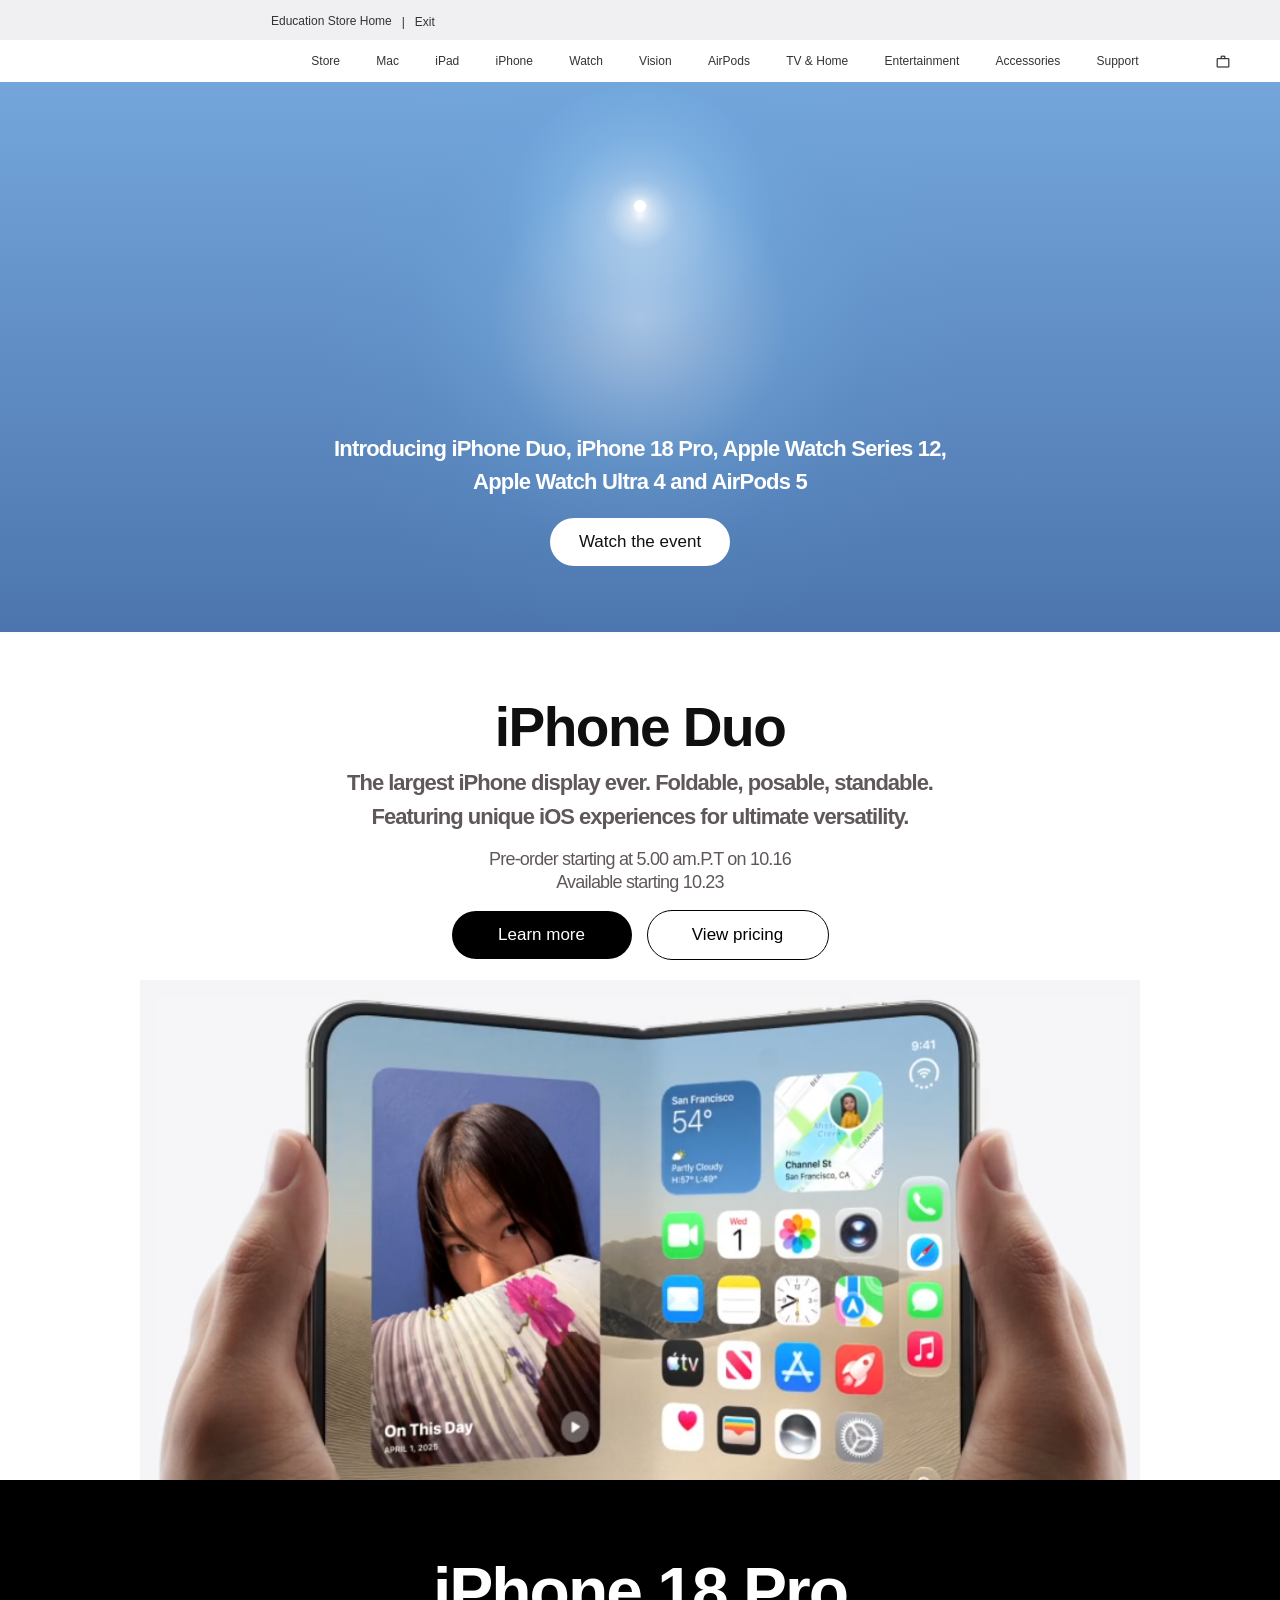
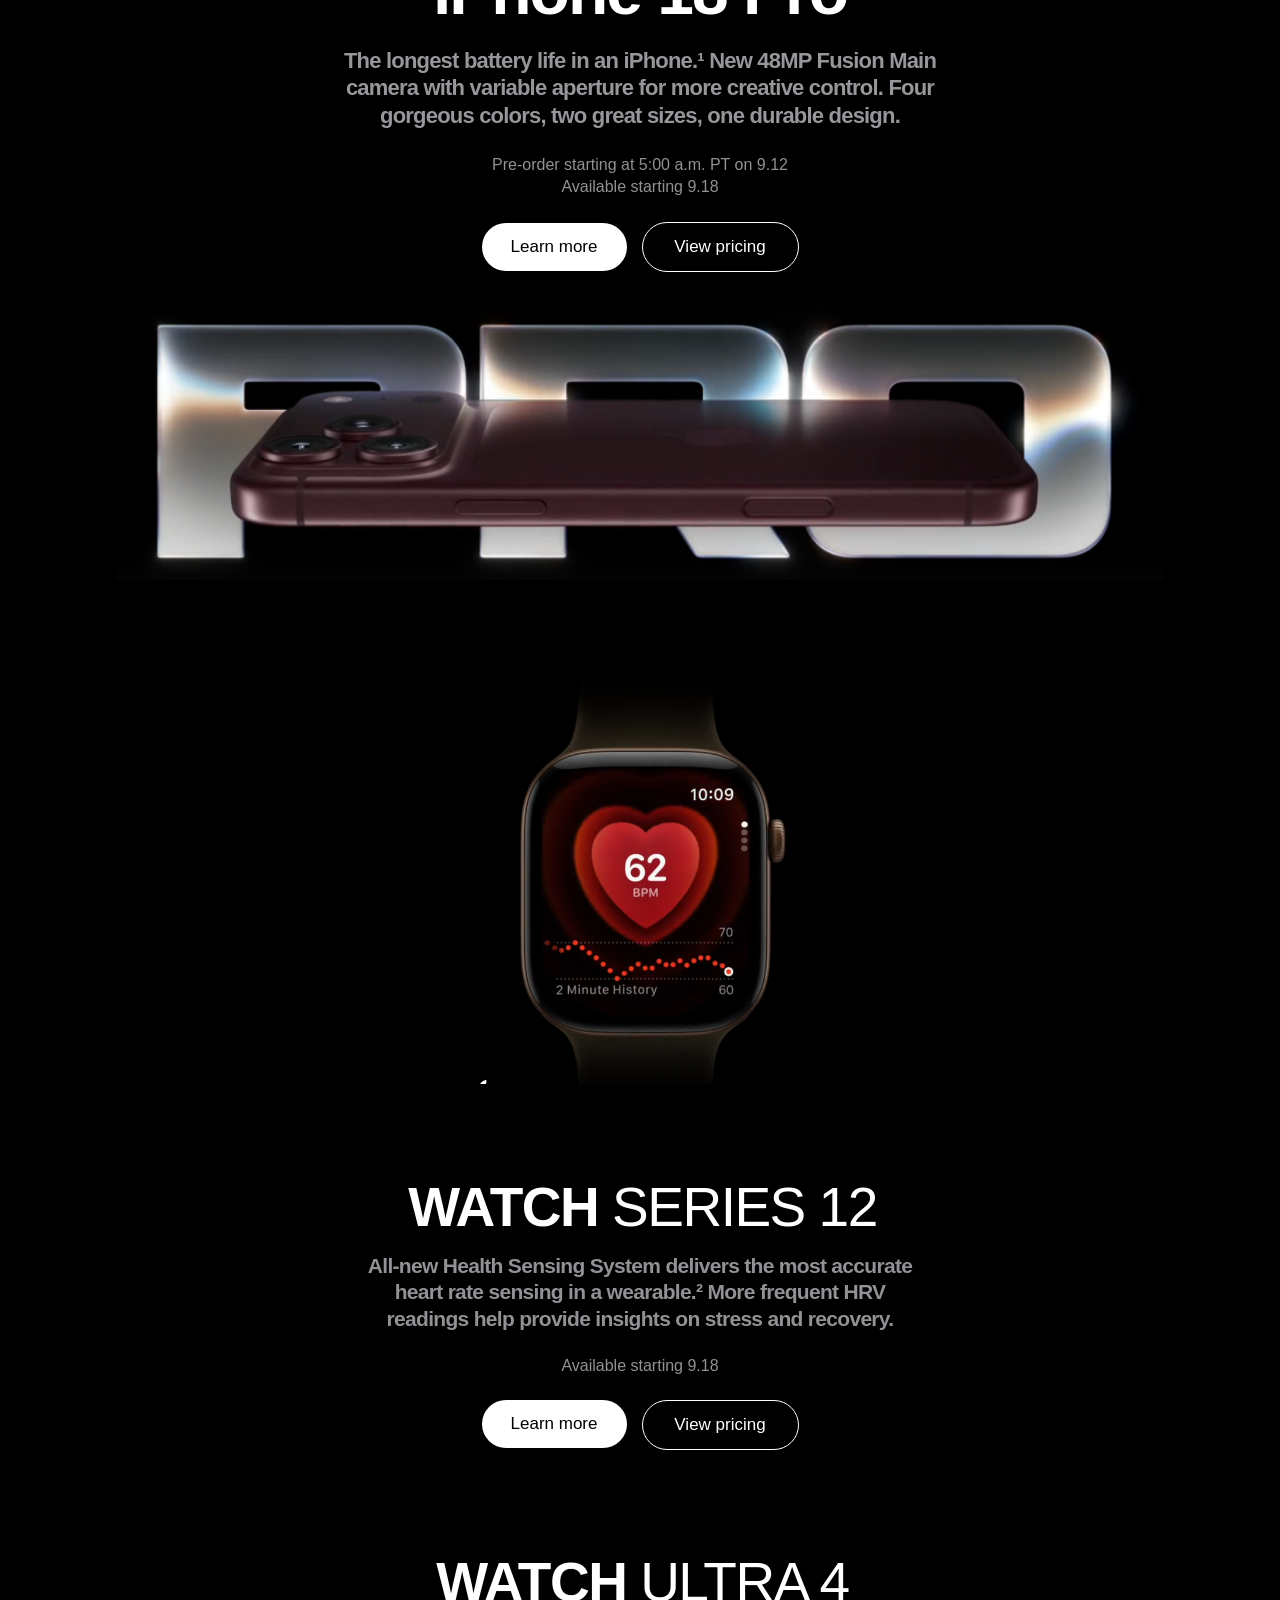
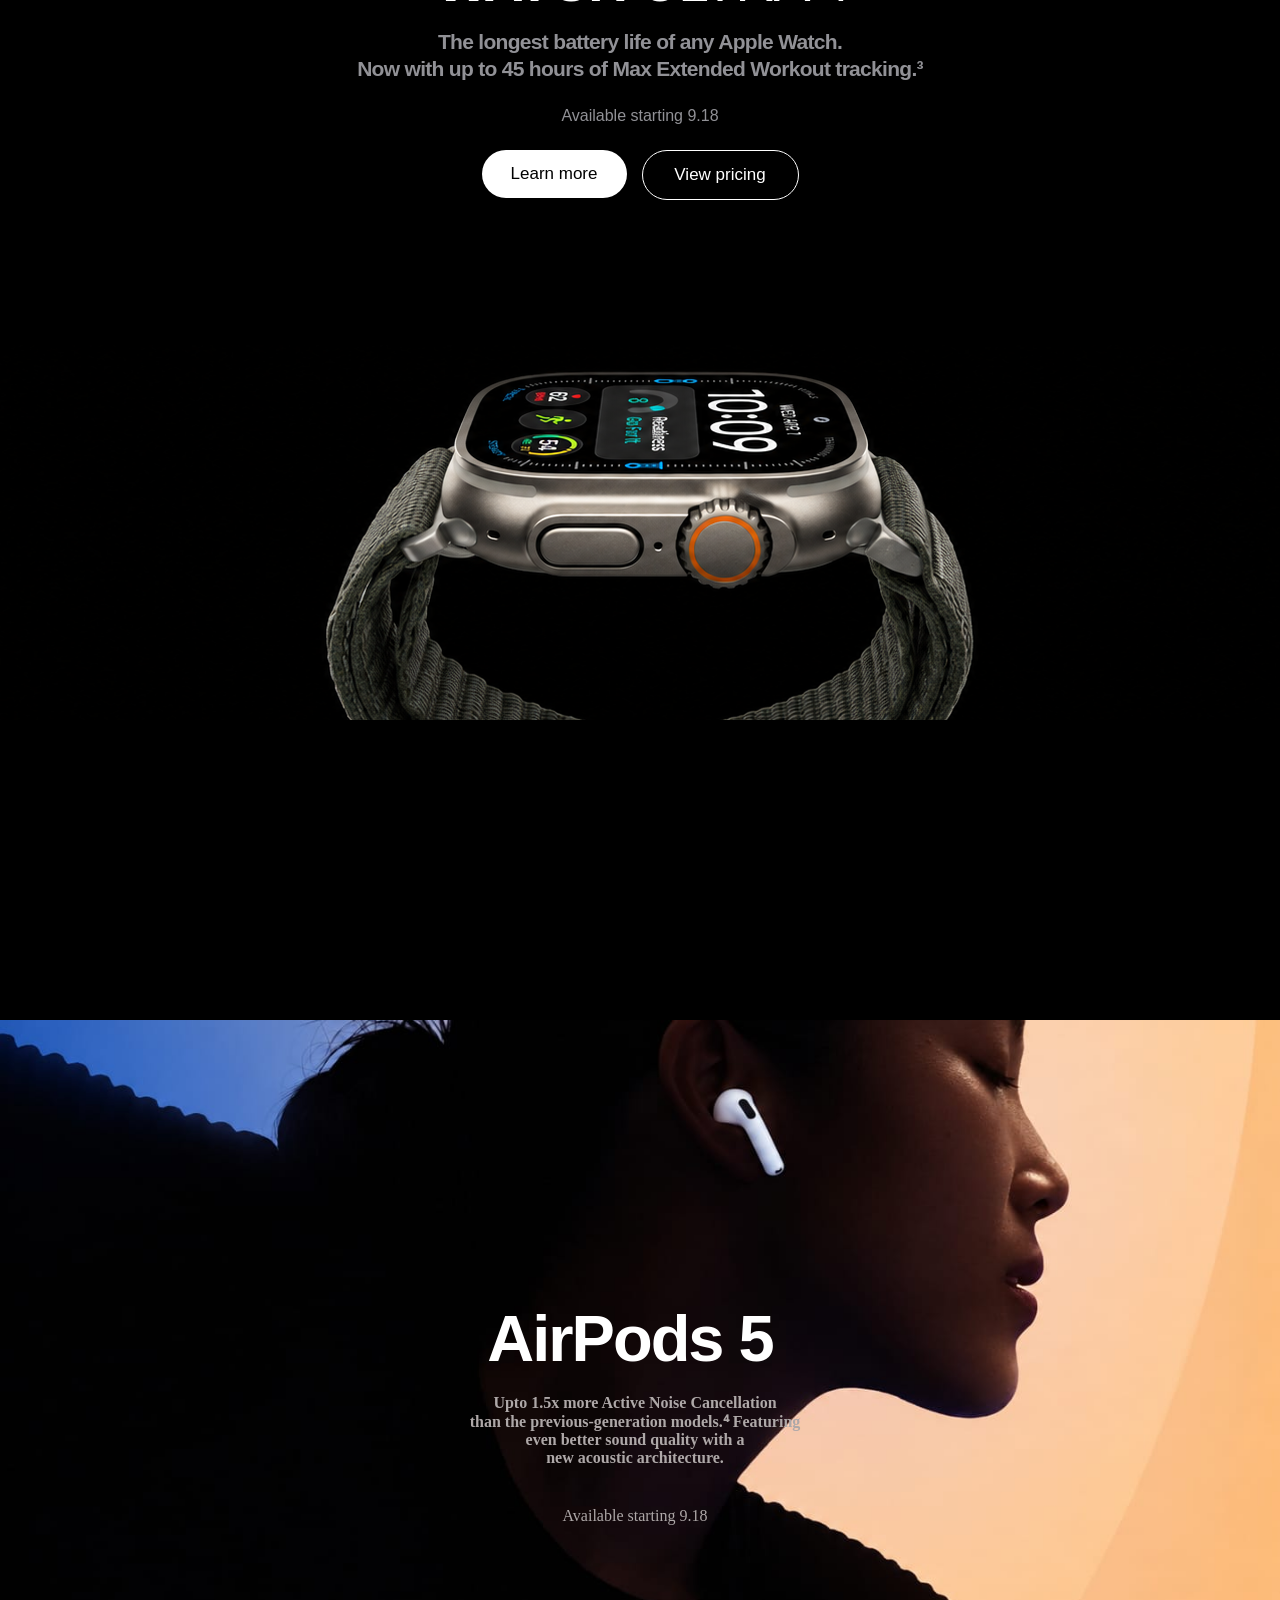
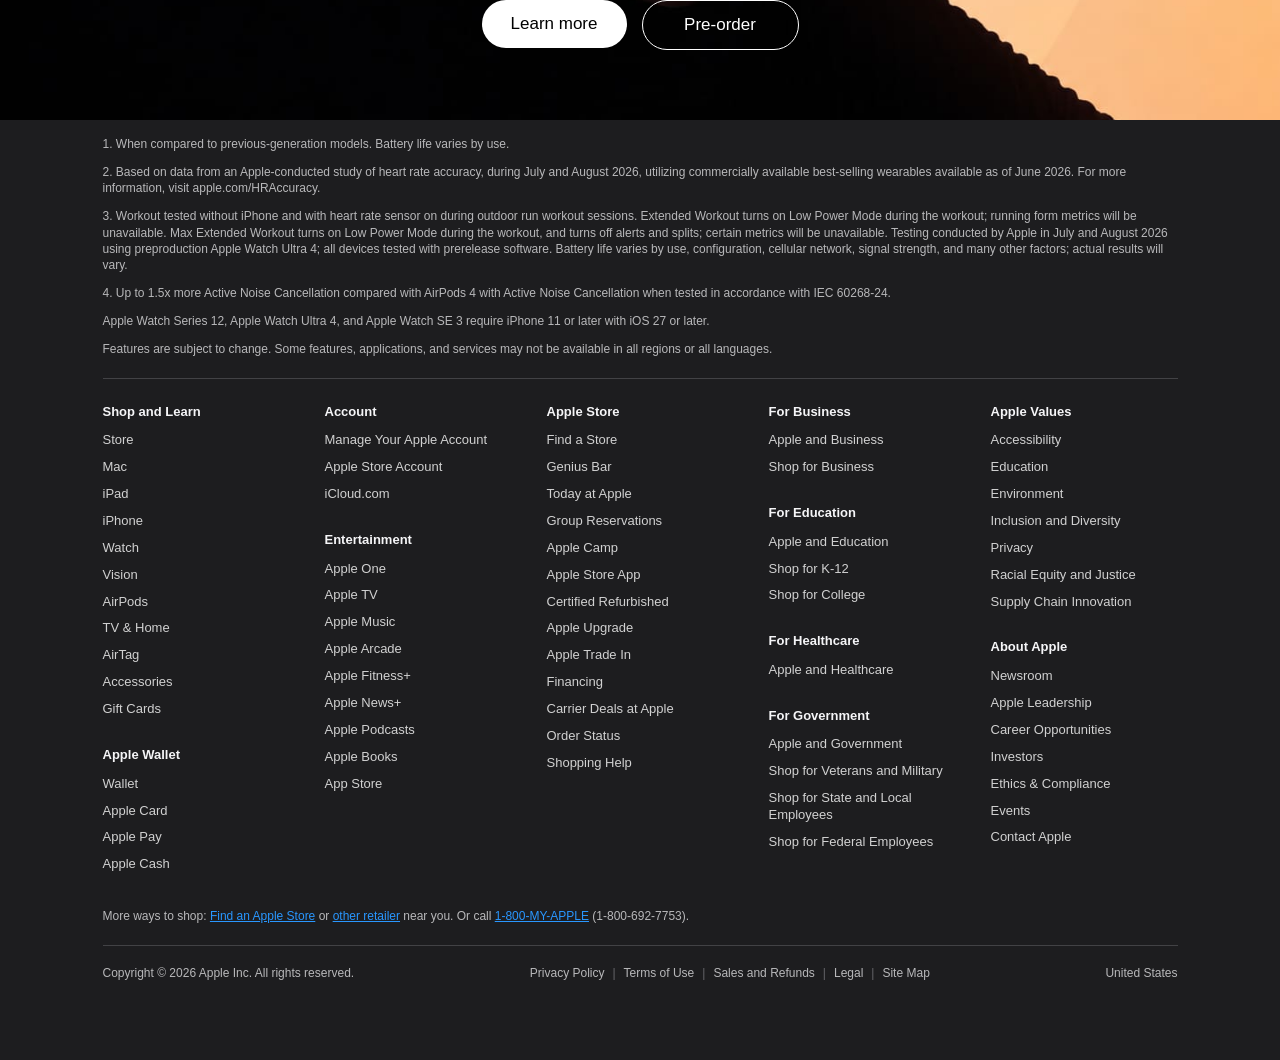
==== html/index.html @ f7826ecf "modified index.html" ====
<!DOCTYPE html>
<html>

<head>
    <title>apple.com</title>
    <link rel="stylesheet" href="../css/apple.css">
    <link rel="stylesheet" href="https://cdnjs.cloudflare.com/ajax/libs/font-awesome/7.3.1/css/all.min.css">
    <link rel="stylesheet"
        href="https://fonts.googleapis.com/css2?family=Material+Symbols+Outlined:opsz,wght,FILL,GRAD@24,400,0,0&icon_names=work">
</head>

<body>
    <div class="nav">
        <div class="name">
            <a href="#">Education Store Home</a>
            <div class="name1">
                <span>|</span>
                <a href="#">Exit</a>
            </div>
        </div>
    </div>
    <div class="apple"> <i class="fa-brands fa-apple"></i>
        <div class="services">
            <ul>
                <li>Store</li>
                <li>Mac</li>
                <li>iPad</li>
                <li>iPhone</li>
                <li>Watch</li>
                <li>Vision</li>
                <li>AirPods</li>
                <li>TV & Home</li>
                <li>Entertainment</li>
                <li>Accessories</li>
                <li>Support</li>
            </ul>
        </div>
        <div class="search"> <i class="fa-solid fa-magnifying-glass search-icon"></i> </div>
        <div class="work"> <span class="material-symbols-outlined work-bag"> work </span> </div>
    </div>
    <div class="banner">
        <div class="apple-image"> <i class="fa-brands fa-apple"></i> </div>
        <div class="banner2"> <b>Introducing iPhone Duo, iPhone 18 Pro, Apple Watch Series 12,<br> Apple Watch Ultra 4
                and AirPods 5</b> </div>
        <div class="banner3">
            <a href="#" class="banner4">Watch the event</a>
        </div>
    </div>
    <div class="iphone">
        <div class="text">iPhone Duo </div>
        <div class="text1"> <b>The largest iPhone display ever. Foldable, posable, standable.</b> </div>
        <div class="text1"> <b>Featuring unique iOS experiences for ultimate versatility.</b> </div>
        <div class="text1-5">
            <p>Pre-order starting at 5.00 am.P.T on 10.16</p>
        </div>
        <div class="text1-5">
            <p>Available starting 10.23</p>
        </div>
        <div class="duo-buttons">

            <div class="text2">
                <a href="#" class="text3">Learn more</a>
            </div>

            <div class="text2-5">
                <a href="#" class="text4">View pricing</a>
            </div>
        </div>
        <div class="duo-image">
            <img src="../images.png" alt="iPhone Duo">
        </div>


        <div class="iphone18">

            <div class="iphone18-text">
                <div class="iphone18-title">
                    iPhone 18 Pro
                </div>

                <div class="iphone18-description">
                    <b>The longest battery life in an iPhone.¹ New 48MP Fusion Main</b><br>
                    <b>camera with variable aperture for more creative control. Four</b><br>
                    <b>gorgeous colors, two great sizes, one durable design.</b>
                </div>

                <div class="iphone18-date">
                    <p>Pre-order starting at 5:00 a.m. PT on 9.12</p>
                    <p>Available starting 9.18</p>
                </div>

                <div class="iphone18-buttons">

                    <a href="#" class="iphone18-learn">
                        Learn more
                    </a>

                    <a href="#" class="iphone18-price">
                        View pricing
                    </a>
                </div>




            </div>

            <div class="iphone18-image">
                <img src="../iphone18.png" alt="iPhone 18 Pro">
            </div>

        </div>



        <div class="iphone18-image2">
            <img src="../iphone18-2.png" alt="iPhone 18 Pro">
        </div>



        <div class="watch12">

            <div class="watch12-image">
                <img src="./watch12.png" alt="Apple Watch Series 12">
            </div>

            <div class="watch12-content">

                <div class="watch12-title">
                    <i class="fa-brands fa-apple"></i> WATCH <span>SERIES 12</span>
                </div>

                <div class="watch12-description">
                    <b>All-new Health Sensing System delivers the most accurate</b><br>
                    <b>heart rate sensing in a wearable.² More frequent HRV</b><br>
                    <b>readings help provide insights on stress and recovery.</b>
                </div>

                <div class="watch12-date">
                    Available starting 9.18
                </div>

                <div class="watch12-buttons">

                    <a href="#" class="watch12-learn">
                        Learn more
                    </a>

                    <a href="#" class="watch12-order">
                        View pricing
                    </a>

                </div>

            </div>

        </div>

        <div class="watch-ultra">

            <div class="watch-ultra-content">

                <div class="watch-ultra-title">
                    <i class="fa-brands fa-apple"></i> WATCH <span>ULTRA 4</span>
                </div>

                <div class="watch-ultra-description">
                    <b>The longest battery life of any Apple Watch.</b><br>
                    <b>Now with up to 45 hours of Max Extended Workout tracking.³</b>
                </div>

                <div class="watch-ultra-date">
                    Available starting 9.18
                </div>

                <div class="watch-ultra-buttons">

                    <a href="#" class="watch-ultra-learn">
                        Learn more
                    </a>

                    <a href="#" class="watch-ultra-order">
                        View pricing
                    </a>

                </div>

            </div>

            <div class="watch-ultra-image">
                <img src="../watch-ultra.png" alt="Apple Watch Ultra 4">
            </div>

        </div>


        <div class="airpods5">

            <div class="airpods5-image">
                <img src="../airpodes5.jpeg" alt="AirPods 5">
            </div>

            <div class="airpods5-content">

                <div class="airpods5-title">
                    AirPods 5
                </div>

                <div class="airpods5-description">
                    <br>
                    Upto 1.5x more Active Noise Cancellation<br> than the previous-generation models.⁴ Featuring<br>
                    even better sound quality with a <br>new acoustic
                    architecture.
                </div>

                <div class="airpods5-date">
                    Available starting 9.18
                </div>

                <div class="airpods5-buttons">

                    <a href="#" class="watch-ultra-learn">
                        Learn more
                    </a>

                    <a href="#" class="watch-ultra-order">
                        Pre-order
                    </a>


                </div>

            </div>

        </div>
        <div class="apple-bottom">

            <div class="apple-notes">

                <p>
                    1. When compared to previous-generation models. Battery life varies by use.
                </p>

                <p>
                    2. Based on data from an Apple-conducted study of heart rate accuracy, during July and August 2026,
                    utilizing commercially available best-selling wearables available as of June 2026.
                    For more information, visit <a href="#">apple.com/HRAccuracy</a>.
                </p>

                <p>
                    3. Workout tested without iPhone and with heart rate sensor on during outdoor run workout sessions.
                    Extended Workout turns on Low Power Mode during the workout; running form metrics will be
                    unavailable.
                    Max Extended Workout turns on Low Power Mode during the workout, and turns off alerts and splits;
                    certain metrics will be unavailable. Testing conducted by Apple in July and August 2026 using
                    preproduction Apple Watch Ultra 4; all devices tested with prerelease software. Battery life varies
                    by use, configuration, cellular network, signal strength, and many other factors; actual results
                    will vary.
                </p>

                <p>
                    4. Up to 1.5x more Active Noise Cancellation compared with AirPods 4 with Active Noise Cancellation
                    when tested in accordance with IEC 60268-24.
                </p>

                <p>
                    Apple Watch Series 12, Apple Watch Ultra 4, and Apple Watch SE 3 require iPhone 11 or later
                    with iOS 27 or later.
                </p>

                <p>
                    Features are subject to change. Some features, applications, and services may not be available
                    in all regions or all languages.
                </p>

                <div class="border"></div>


                <div class="footer-columns">
                    <div class="footer-column">

                        <h3>Shop and Learn</h3>
                        <a href="#">Store</a>
                        <a href="#">Mac</a>
                        <a href="#">iPad</a>
                        <a href="#">iPhone</a>
                        <a href="#">Watch</a>
                        <a href="#">Vision</a>
                        <a href="#">AirPods</a>
                        <a href="#">TV & Home</a>
                        <a href="#">AirTag</a>
                        <a href="#">Accessories</a>
                        <a href="#">Gift Cards</a>

                        <h3 class="footer-subtitle">Apple Wallet</h3>

                        <a href="#">Wallet</a>
                        <a href="#">Apple Card</a>
                        <a href="#">Apple Pay</a>
                        <a href="#">Apple Cash</a>

                    </div>

                    <div class="footer-column">

                        <h3>Account</h3>

                        <a href="#">Manage Your Apple Account</a>
                        <a href="#">Apple Store Account</a>
                        <a href="#">iCloud.com</a>

                        <h3 class="footer-subtitle">Entertainment</h3>

                        <a href="#">Apple One</a>
                        <a href="#">Apple TV</a>
                        <a href="#">Apple Music</a>
                        <a href="#">Apple Arcade</a>
                        <a href="#">Apple Fitness+</a>
                        <a href="#">Apple News+</a>
                        <a href="#">Apple Podcasts</a>
                        <a href="#">Apple Books</a>
                        <a href="#">App Store</a>

                    </div>

                    <div class="footer-column">

                        <h3>Apple Store</h3>

                        <a href="#">Find a Store</a>
                        <a href="#">Genius Bar</a>
                        <a href="#">Today at Apple</a>
                        <a href="#">Group Reservations</a>
                        <a href="#">Apple Camp</a>
                        <a href="#">Apple Store App</a>
                        <a href="#">Certified Refurbished</a>
                        <a href="#">Apple Upgrade</a>
                        <a href="#">Apple Trade In</a>
                        <a href="#">Financing</a>
                        <a href="#">Carrier Deals at Apple</a>
                        <a href="#">Order Status</a>
                        <a href="#">Shopping Help</a>

                    </div>

                    <div class="footer-column">

                        <h3>For Business</h3>

                        <a href="#">Apple and Business</a>
                        <a href="#">Shop for Business</a>

                        <h3 class="footer-subtitle">For Education</h3>

                        <a href="#">Apple and Education</a>
                        <a href="#">Shop for K-12</a>
                        <a href="#">Shop for College</a>

                        <h3 class="footer-subtitle">For Healthcare</h3>

                        <a href="#">Apple and Healthcare</a>

                        <h3 class="footer-subtitle">For Government</h3>

                        <a href="#">Apple and Government</a>
                        <a href="#">Shop for Veterans and Military</a>
                        <a href="#">Shop for State and Local Employees</a>
                        <a href="#">Shop for Federal Employees</a>

                    </div>

                    <div class="footer-column">

                        <h3>Apple Values</h3>

                        <a href="#">Accessibility</a>
                        <a href="#">Education</a>
                        <a href="#">Environment</a>
                        <a href="#">Inclusion and Diversity</a>
                        <a href="#">Privacy</a>
                        <a href="#">Racial Equity and Justice</a>
                        <a href="#">Supply Chain Innovation</a>

                        <h3 class="footer-subtitle">About Apple</h3>

                        <a href="#">Newsroom</a>
                        <a href="#">Apple Leadership</a>
                        <a href="#">Career Opportunities</a>
                        <a href="#">Investors</a>
                        <a href="#">Ethics & Compliance</a>
                        <a href="#">Events</a>
                        <a href="#">Contact Apple</a>

                    </div>

                </div>


                <div class="shop-more">
                    More ways to shop:
                    <a href="#">Find an Apple Store</a>
                    or
                    <a href="#">other retailer</a>
                    near you. Or call
                    <a href="#">1-800-MY-APPLE</a>
                    (1-800-692-7753).
                </div>


                <div class="footer-bottom">

                    <div class="copyright">
                        Copyright © 2026 Apple Inc. All rights reserved.
                    </div>

                    <div class="footer-links">
                        <a href="#">Privacy Policy</a>
                        <span>|</span>
                        <a href="#">Terms of Use</a>
                        <span>|</span>
                        <a href="#">Sales and Refunds</a>
                        <span>|</span>
                        <a href="#">Legal</a>
                        <span>|</span>
                        <a href="#">Site Map</a>
                    </div>

                    <div class="country">
                       <a href="#">United States</a>
                    </div>

                </div>

            </div>

        </div>
---- css/apple.css ----
* {
    margin: 0;
}
.nav {
    height: 40px;
    display: flex;
    background-color: rgb(240, 240, 242);
    position: fixed;
    top: 0;
    left: 0;
    width: 100%;
    z-index: 1000;
}
.name {
    font-family: -apple-system, BlinkMacSystemFont, "SF Pro Text", "Helvetica Neue", Arial, sans-serif;
    font-size: 12px;
    font-weight: 350;
    color: #333;
    margin-left: 271px;
    margin-top: 2px;
    display: flex;
    align-items: center;
}
.name1 {
    font-family: Arial, sans-serif;
    font-size: 12px;
    font-weight: 350;
    color: #333;
    margin-left: 10px;
    margin-top: 1px;
    display: flex;
    align-items: center;
    gap: 10px;
}
.name a {
    color: #333;
    text-decoration: none;
}
.name a:hover {
    text-decoration: underline;
}
.apple {
    height: 42px;
    background-color: rgb(255, 255, 255);
    align-items: center;
    justify-content: flex-start;
    display: flex;
    padding-left: 265px;
    margin-right: 0;
    margin-top: 0;
    font-size: 17px;
    position: fixed;
    top: 40px;
    left: 0;
    width: 100%;
    z-index: 1000;
}
.services {
    display: flex;
    justify-content: center;
    align-items: center;
}
.services ul {
    font-family: -apple-system, BlinkMacSystemFont, "SF Pro Text", "Helvetica Neue", Arial, sans-serif;
    display: flex;
    justify-content: space-evenly;
    align-items: center;
    list-style-type: none;
    width: 900px;
    padding-left: 10px;
    font-size: 12px;
    color: #333;
}
.search {
    height: 38px;
    background-color: rgb(255, 255, 255);
    align-items: center;
    justify-content: center;
    display: flex;
    padding-left: 10px;
    margin-top: 2px;
    margin-right: 0;
    font-size: 17px;
}
.search .search-icon {
    color: #333;
    display: flex;
    align-items: center;
    justify-content: center;
    font-size: 14px;
}
.work {
    height: 38px;
    background-color: rgb(255, 255, 255);
    align-items: center;
    justify-content: center;
    display: flex;
    padding-left: 10px;
    margin-top: 2px;
    margin-left: 20px;
    margin-right: 0;
    font-size: 17px;
}
.work .work-bag {
    color: #333;
    display: flex;
    align-items: center;
    justify-content: center;
    font-size: 16px;
}
.banner {
    height: 550px;
    background: radial-gradient(circle at 50% 43%, rgba(255, 255, 255, 0.45) 0px, rgba(210, 235, 255, 0.30) 80px, rgba(130, 195, 245, 0.18) 150px, rgba(100, 170, 230, 0.08) 230px, transparent 330px), linear-gradient(to bottom, rgb(116, 166, 219), rgb(76, 117, 173));
    display: flex;
    flex-direction: column;
    align-items: center;
    margin-top: 82px;
}
.apple-image {
    margin-top: 20px;
    height: 200px;
    font-size: 300px;
    color: transparent;
    text-align: center;
    position: relative;
    z-index: 1;
    -webkit-text-stroke: 2px rgba(255, 255, 255, 0.85);
    text-shadow: 0 0 3px rgba(255, 255, 255, 1), 0 0 7px rgba(255, 220, 225, 0.95), 0 0 13px rgba(235, 220, 235, 0.8), 0 0 25px rgba(200, 235, 255, 0.65);
}
.apple-image::before {
    content: "";
    position: absolute;
    width: 260px;
    height: 260px;
    left: 50%;
    top: 50%;
    transform: translate(-50%, -45%);
    border-radius: 50%;
    background: radial-gradient(circle, rgba(255, 255, 255, 0.95) 0px, rgba(255, 255, 255, 0.65) 8px, rgba(220, 240, 255, 0.35) 35px, rgba(170, 220, 255, 0.18) 80px, rgba(120, 190, 245, 0.08) 125px, transparent 150px);
    z-index: -1;
}
.apple-image::after {
    content: "";
    position: absolute;
    width: 12px;
    height: 12px;
    left: 50%;
    top: 52%;
    transform: translate(-50%, -50%);
    border-radius: 50%;
    background: white;
    box-shadow: 0 0 8px white, 0 0 18px white, 0 0 35px rgba(220, 240, 255, 0.9), 0 0 60px rgba(180, 220, 255, 0.7);
    z-index: 2;
}
.banner2 {
    color: white;
    font-size: 22px;
    margin-left: 0;
    margin-top: 130px;
    font-family: -apple-system, BlinkMacSystemFont, "SF Pro Display", "Helvetica Neue", Arial, sans-serif;
    font-weight: 400;
    letter-spacing: -0.8px;
    line-height: 1.5;
    text-align: center;
}
.banner3 {
    display: flex;
    justify-content: center;
    align-items: center;
    margin-top: 20px;
}
.banner4 {
    width: 180px;
    height: 48px;
    border-radius: 30px;
    background-color: white;
    color: #111;
    font-family: -apple-system, BlinkMacSystemFont, "SF Pro Text", "Helvetica Neue", Arial, sans-serif;
    font-size: 17px;
    font-weight: 400;
    text-decoration: none;
    display: flex;
    justify-content: center;
    align-items: center;
}
.banner4:hover {
    background-color: #f0f0f0;
}
.iphone{
    background-color:white;
    padding-bottom: 60px;
}
.text {
    position: relative;
    top:5px;
    color: rgb(15, 15, 15);
    font-size: 55px;
    margin-left: 0;
    text-align: center;
    margin-top: 63px;
    font-family: -apple-system, BlinkMacSystemFont, "SF Pro Display", "Helvetica Neue", Arial, sans-serif;
    font-weight: 600;
    letter-spacing: -1.5px;
    line-height: 1;
}
.text1 {
    position: relative;
    top:10px;
    color: rgb(96, 88, 88);
    font-size: 22px;
    margin-left: 0;
    text-align: center;
    margin-top: 12px;
    font-family: -apple-system, BlinkMacSystemFont, "SF Pro Display", "Helvetica Neue", Arial, sans-serif;
    font-weight: 350;
    letter-spacing: -1px;
    line-height: 1;
}
.text1 + .text1 p {
    margin-top: 0;
}
.text1-5 p {
    position: relative;
    top:10px;
    color: rgb(96, 88, 88);
    font-size: 18px;
    text-align: center;
    margin-top: 20px;
    font-family: -apple-system, BlinkMacSystemFont, "SF Pro Display", "Helvetica Neue", Arial, sans-serif;
    font-weight: 350;
    letter-spacing: -0.8px;
    line-height: 1.3;
}
.text1-5 + .text1-5 p {
    margin-top: 0;
}
.duo-buttons {
    display: flex;
    justify-content: center;
    align-items: center;
    gap: 15px;
    margin-top: 25px;
}
.text2 {
    display: flex;
    justify-content: center;
    align-items: center;
}
.text2-5 {
    display: flex;
    justify-content: center;
    align-items: center;
}
.text3 {
    width: 180px;
    height: 48px;
    border-radius: 30px;
    background-color: black;
    color: white;
    font-family: -apple-system, BlinkMacSystemFont, "SF Pro Text", "Helvetica Neue", Arial, sans-serif;
    font-size: 17px;
    font-weight: 400;
    text-decoration: none;
    display: flex;
    justify-content: center;
    align-items: center;
}
.text4 {
    width: 180px;
    height: 48px;
    border: 1px solid black;
    border-radius: 30px;
    background-color: transparent;
    color:black;
    font-family: -apple-system, BlinkMacSystemFont, "SF Pro Text", "Helvetica Neue", Arial, sans-serif;
    font-size: 17px;
    font-weight: 400;
    text-decoration: none;
    display: flex;
    justify-content: center;
    align-items: center;
}
.text4:hover {
    background-color:black;
    color: white;
}
.duo-image { 
    width: 100%;
    height: 500px;
    display: flex;
    justify-content: center;
    align-items: flex-start;
    overflow: hidden;
    margin-top: 20px;
}
.duo-image img {
    width: 1000px;
    height: auto;
    display: block;
}
.iphone18 {
    width: 100%;
    height: 700px;
    background-color: black;
    position: relative;
    overflow: hidden;
    color: white;
}
.iphone18-text {
    width: 100%;
    text-align: center;
    position: relative;
    z-index: 2;
    padding-top: 78px;
}
.iphone18-title {
    font-family: -apple-system, BlinkMacSystemFont, "SF Pro Display", "Helvetica Neue", Arial, sans-serif;
    font-size: 66px;
    font-weight: 600;
    letter-spacing: -2px;
    line-height: 1;
}
.iphone18-description {
    color: rgb(150, 150, 155);
    font-family: -apple-system, BlinkMacSystemFont, "SF Pro Display", "Helvetica Neue", Arial, sans-serif;
    font-size: 22px;
    line-height: 1.25;
    margin-top: 23px;
    letter-spacing: -0.8px;
}
.iphone18-date {
    color: rgb(145, 145, 150);
    font-family: -apple-system, BlinkMacSystemFont, "SF Pro Text", "Helvetica Neue", Arial, sans-serif;
    font-size: 16px;
    line-height: 1.35;
    margin-top: 25px;
}
.iphone18-date p {
    margin: 0;
}
.iphone18-buttons {
    display: flex;
    justify-content: center;
    align-items: center;
    gap: 15px;
    margin-top: 25px;
}
.iphone18-learn {
    width: 145px;
    height: 48px;
    border-radius: 30px;
    background-color:white;
    color: black;
    font-family: -apple-system, BlinkMacSystemFont, "SF Pro Text", Arial, sans-serif;
    font-size: 17px;
    text-decoration: none;
    display: flex;
    justify-content: center;
    align-items: center;
}
.iphone18-price {
    width: 155px;
    height: 48px;
    border: 1px solid white;
    border-radius: 30px;
    background-color: transparent;
    color:white;
    font-family: -apple-system, BlinkMacSystemFont, "SF Pro Text", Arial, sans-serif;
    font-size: 17px;
    text-decoration: none;
    display: flex;
    justify-content: center;
    align-items: center;
}
.iphone18-price:hover {
    background-color:white;
    color: black;
}
.iphone18-image {
    position: absolute;
    width: 100%;
    height: 430px;
    left: 0;
    bottom: -45px;
    display: flex;
    justify-content: center;
    align-items: flex-end;
}
.iphone18-image img {
    width: 1050px;
    height: auto;
    display: block;
}
.iphone18-image2 {
    width: 100%;
    height: 600px;
    background-color: black;
    display: flex;
    justify-content: center;
    align-items: center;
    overflow: hidden;
}
.iphone18-image2 img {
    width: 1100px;
    height: auto;
    display: block;
}
.watch12 {
    width: 100%;
    height: 720px;
    background-color: black;
    position: relative;
    overflow: hidden;
    color: white;
}
.watch12-image {
    width: 100%;
    height: 520px;
    display: flex;
    justify-content: center;
    align-items: flex-start;
    overflow: hidden;
    pointer-events: none;
}
.watch12-image img {
    width: 800px;
    height: auto;
    display: block;
    margin-top: -20px;
}
.watch12-content {
    width: 100%;
    text-align: center;
    position: absolute;
    bottom: 450px;
    left: 0;
    z-index: 5;
}
.watch12-title {
    font-family: -apple-system, BlinkMacSystemFont, "SF Pro Display", "Helvetica Neue", Arial, sans-serif;
    font-size: 55px;
    font-weight: 600;
    letter-spacing: -1.5px;
}
.watch12-title i {
    font-size: 48px;
    margin-right: 5px;
}
.watch12-title span {
    font-weight: 400;
}
.watch12-description {
    color: rgb(145, 145, 150);
    font-family: -apple-system, BlinkMacSystemFont, "SF Pro Display", "Helvetica Neue", Arial, sans-serif;
    font-size: 21px;
    line-height: 1.25;
    margin-top: 14px;
    letter-spacing: -0.7px;
}
.watch12-date {
    color: rgb(145, 145, 150);
    font-family: -apple-system, BlinkMacSystemFont, "SF Pro Text", "Helvetica Neue", Arial, sans-serif;
    font-size: 16px;
    margin-top: 25px;
}
.watch12-buttons {
    display: flex;
    justify-content: center;
    gap: 15px;
    margin-top: 25px;
    position: relative;
    z-index: 10;
}
.watch12-learn{
    width: 145px;
    height: 48px;
    border-radius: 30px;
    background-color:white;
    color: black;
    font-family: -apple-system, BlinkMacSystemFont, "SF Pro Text", Arial, sans-serif;
    font-size: 17px;
    text-decoration: none;
    display: flex;
    justify-content: center;
    align-items: center;
}
.watch12-order {
    width: 155px;
    height: 48px;
    border: 1px solid white;
    border-radius: 30px;
    background-color: transparent;
    color:white;
    font-family: -apple-system, BlinkMacSystemFont, "SF Pro Text", Arial, sans-serif;
    font-size: 17px;
    text-decoration: none;
    display: flex;
    justify-content: center;
    align-items: center;
}

.watch12-order:hover {
    background-color:white;
    color: black;
}
.watch-ultra {
    width: 100%;
    height: 720px;
    background-color: black;
    position: relative;
    overflow: visible;
    color: white;
}
.watch-ultra-content {
    width: 100%;
    text-align: center;
    position: relative;
    bottom: 350px;
    left: 0;
    z-index: 2;
}
.watch-ultra-title {
    font-family: -apple-system, BlinkMacSystemFont, "SF Pro Display", "Helvetica Neue", Arial, sans-serif;
    font-size: 55px;
    font-weight: 600;
    letter-spacing: -1.5px;
}
.watch-ultra-title i {
    font-size: 48px;
    margin-right: 5px;
}
.watch-ultra-title span {
    font-weight: 400;
}
.watch-ultra-description {
    color: rgb(145, 145, 150);
    font-family: -apple-system, BlinkMacSystemFont, "SF Pro Display", "Helvetica Neue", Arial, sans-serif;
    font-size: 21px;
    line-height: 1.3;
    margin-top: 14px;
    letter-spacing: -0.7px;
}
.watch-ultra-date {
    color: rgb(145, 145, 150);
    font-family: -apple-system, BlinkMacSystemFont, "SF Pro Text", "Helvetica Neue", Arial, sans-serif;
    font-size: 16px;
    margin-top: 25px;
}
.watch-ultra-buttons {
    display: flex;
    justify-content: center;
    gap: 15px;
    margin-top: 25px;
}
.watch-ultra-learn {
    width: 145px;
    height: 48px;
    border-radius: 30px;
    background-color:white;
    color: black;
    font-family: -apple-system, BlinkMacSystemFont, "SF Pro Text", Arial, sans-serif;
    font-size: 17px;
    text-decoration: none;
    display: flex;
    justify-content: center;
    align-items: center;
}
.watch-ultra-order {
    width: 155px;
    height: 48px;
    border: 1px solid white;
    border-radius: 30px;
    background-color: transparent;
    color:white;
    font-family: -apple-system, BlinkMacSystemFont, "SF Pro Text", Arial, sans-serif;
    font-size: 17px;
    text-decoration: none;
    display: flex;
    justify-content: center;
    align-items: center;
}
.watch-ultra-order:hover {
    background-color:white;
    color: black;
}
.watch-ultra-image {
    position: absolute;
    width: 100%;
    height: 1000px;
    bottom: 300px;
    left: 0;
    display: flex;
    justify-content: center;
    align-items: flex-end;
}
.watch-ultra-image img {
    width: 5000px;
    height: auto;
    display: block;
}
.airpods5 {
    width: 100%;
    height: 700px;
    background-color: black;
    position: relative;
    overflow: hidden;
}
.airpods5-image {
    width: 100%;
    height: 100%;
    display: flex;
    justify-content: center;
    align-items: flex-start;
    overflow:visible;
}
.airpods5-image img {
    width: 1520px;
    height: 800px;
    position:relative;
    bottom:100px;
    object-fit: cover;
    object-position: center top;
    display: block;
}
.airpods5-content {
    position: absolute;
    width: 100%;
    left: 0;
    bottom: 70px;
    text-align: center;
}
.airpods5-title {
    color: white;
    position:relative;
    bottom:90px;
    right:10px;
    font-family: -apple-system, BlinkMacSystemFont, "SF Pro Display", "Helvetica Neue", Arial, sans-serif;
    font-size: 65px;
    font-weight: 550;
    letter-spacing: -2px;
}
.airpods5-description{
    color:rgb(174, 168, 168);
    font-weight: 900;
    position:relative;
    bottom:90px;
    right:5px;
}
.airpods5-date{
    color:rgb(174, 168, 168);
    position:relative;
    bottom:50px;
    right:5px;
}
.airpods5-buttons{
    display: flex;
    justify-content: center;
    gap: 15px;
    margin-top: 25px;
}
.airpods5-learn{
    width: 145px;
    height: 48px;
    border-radius: 30px;
    background-color:white;
    color: black;
    font-family: -apple-system, BlinkMacSystemFont, "SF Pro Text", Arial, sans-serif;
    font-size: 17px;
    text-decoration: none;
    display: flex;
    justify-content: center;
    align-items: center;
}
.airpods5-order{
    width: 155px;
    height: 48px;
    border: 1px solid white;
    border-radius: 30px;
    background-color: transparent;
    color:white;
    font-family: -apple-system, BlinkMacSystemFont, "SF Pro Text", Arial, sans-serif;
    font-size: 17px;
    text-decoration: none;
    display: flex;
    justify-content: center;
    align-items: center;
}
.airpodes5-order:hover {
    background-color:white;
    color: black;
    
}
.apple-bottom {
    background-color: #1d1d1f;
    width: 100%;
    color: #b8b8ba;
    font-family: -apple-system, BlinkMacSystemFont, "SF Pro Text",
        "Helvetica Neue", Arial, sans-serif;
    font-size: 12px;
    padding-top: 16px;
    padding-bottom: 20px;
}
.apple-notes {
    width: 1075px;
    margin: 0 auto;
}
.apple-notes p {
    margin: 0 0 12px 0;
    line-height: 1.35;
    color: #b8b8ba;
    word-spacing: normal;
}
.apple-notes a {
    color: #b8b8ba;
    text-decoration: none;
}
.apple-notes a:hover {
    text-decoration: underline;
}
.border {
    width: 100%;
    height: 1px;
    background-color: #424245;
    margin-top: 20px;
    margin-bottom: 25px;
}
.footer-columns {
    display: grid;
    grid-template-columns: repeat(5, 1fr);
    column-gap: 35px;
    align-items: start;
}
.footer-column {
    display: flex;
    flex-direction: column;
}
.footer-column h3 {
    color: #f5f5f7;
    font-size: 13px;
    font-weight: 600;
    margin: 0 0 13px 0;
    line-height: 1.2;
}
.footer-column a {
    color: #d1d1d1;
    text-decoration: none;
    font-size: 13px;
    line-height: 1.3;
    margin-bottom: 10px;
}
.footer-column a:hover {
    text-decoration: underline;
}
.footer-column .footer-subtitle {
    margin-top: 19px;
    margin-bottom: 13px;
}
.shop-more {
    border-bottom: 1px solid #424245;
    padding-bottom: 20px;
    margin-top: 25px;
    color: #b8b8ba;
    line-height: 1.4;
    font-size: 12px;
}
.shop-more a {
    color: #2997ff;
    text-decoration: underline;
}
.footer-bottom {
    display: flex;
    align-items: center;
    justify-content: space-between;
    padding-top: 20px;
    font-size: 12px;
}
.copyright {
    color: #b8b8ba;
}
.footer-links {
    display: flex;
    align-items: center;
    gap: 8px;
}
.footer-links a {
    color: #b8b8ba;
    text-decoration: none;
}
.footer-links a:hover {
    text-decoration: underline;
}
.footer-links span {
    color: #66666a;
}
.country {
    color: #b8b8ba;
}
.apple-bottom {
    box-shadow: 0 100px #1d1d1f;
}
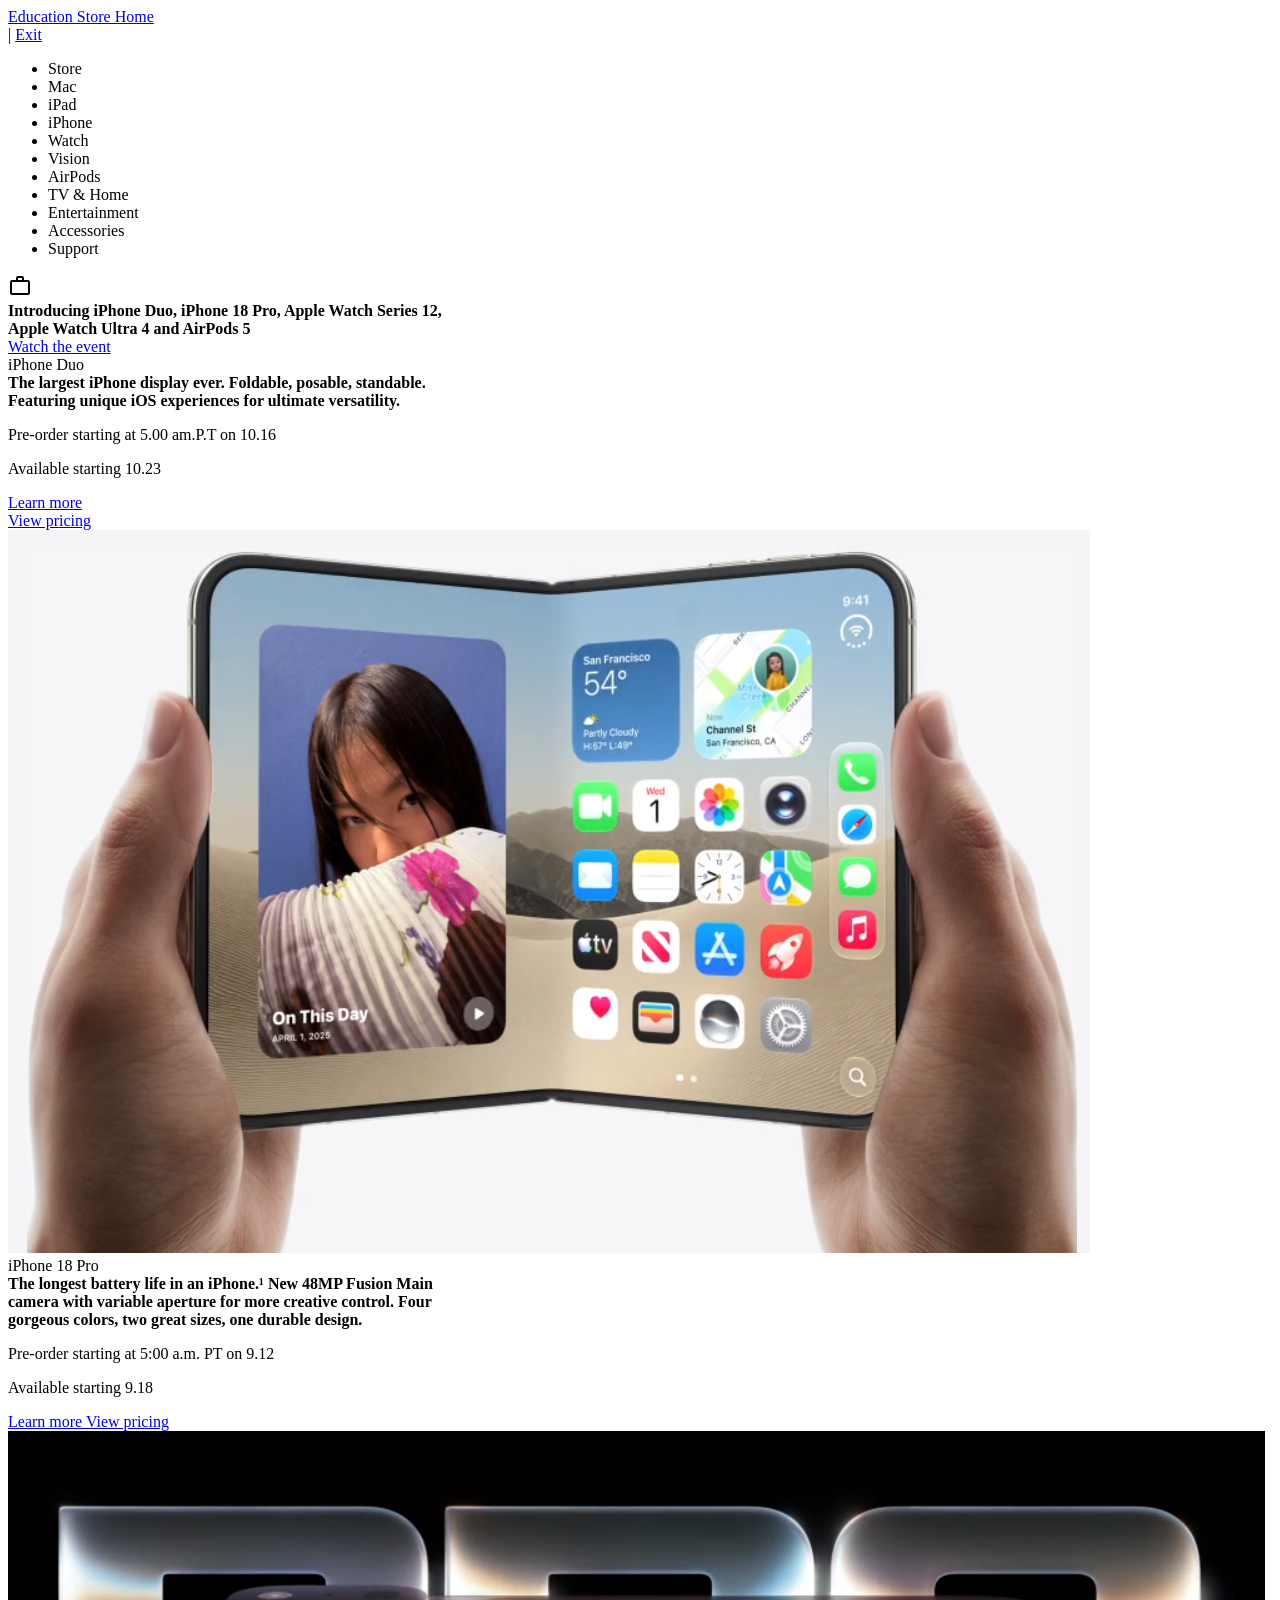
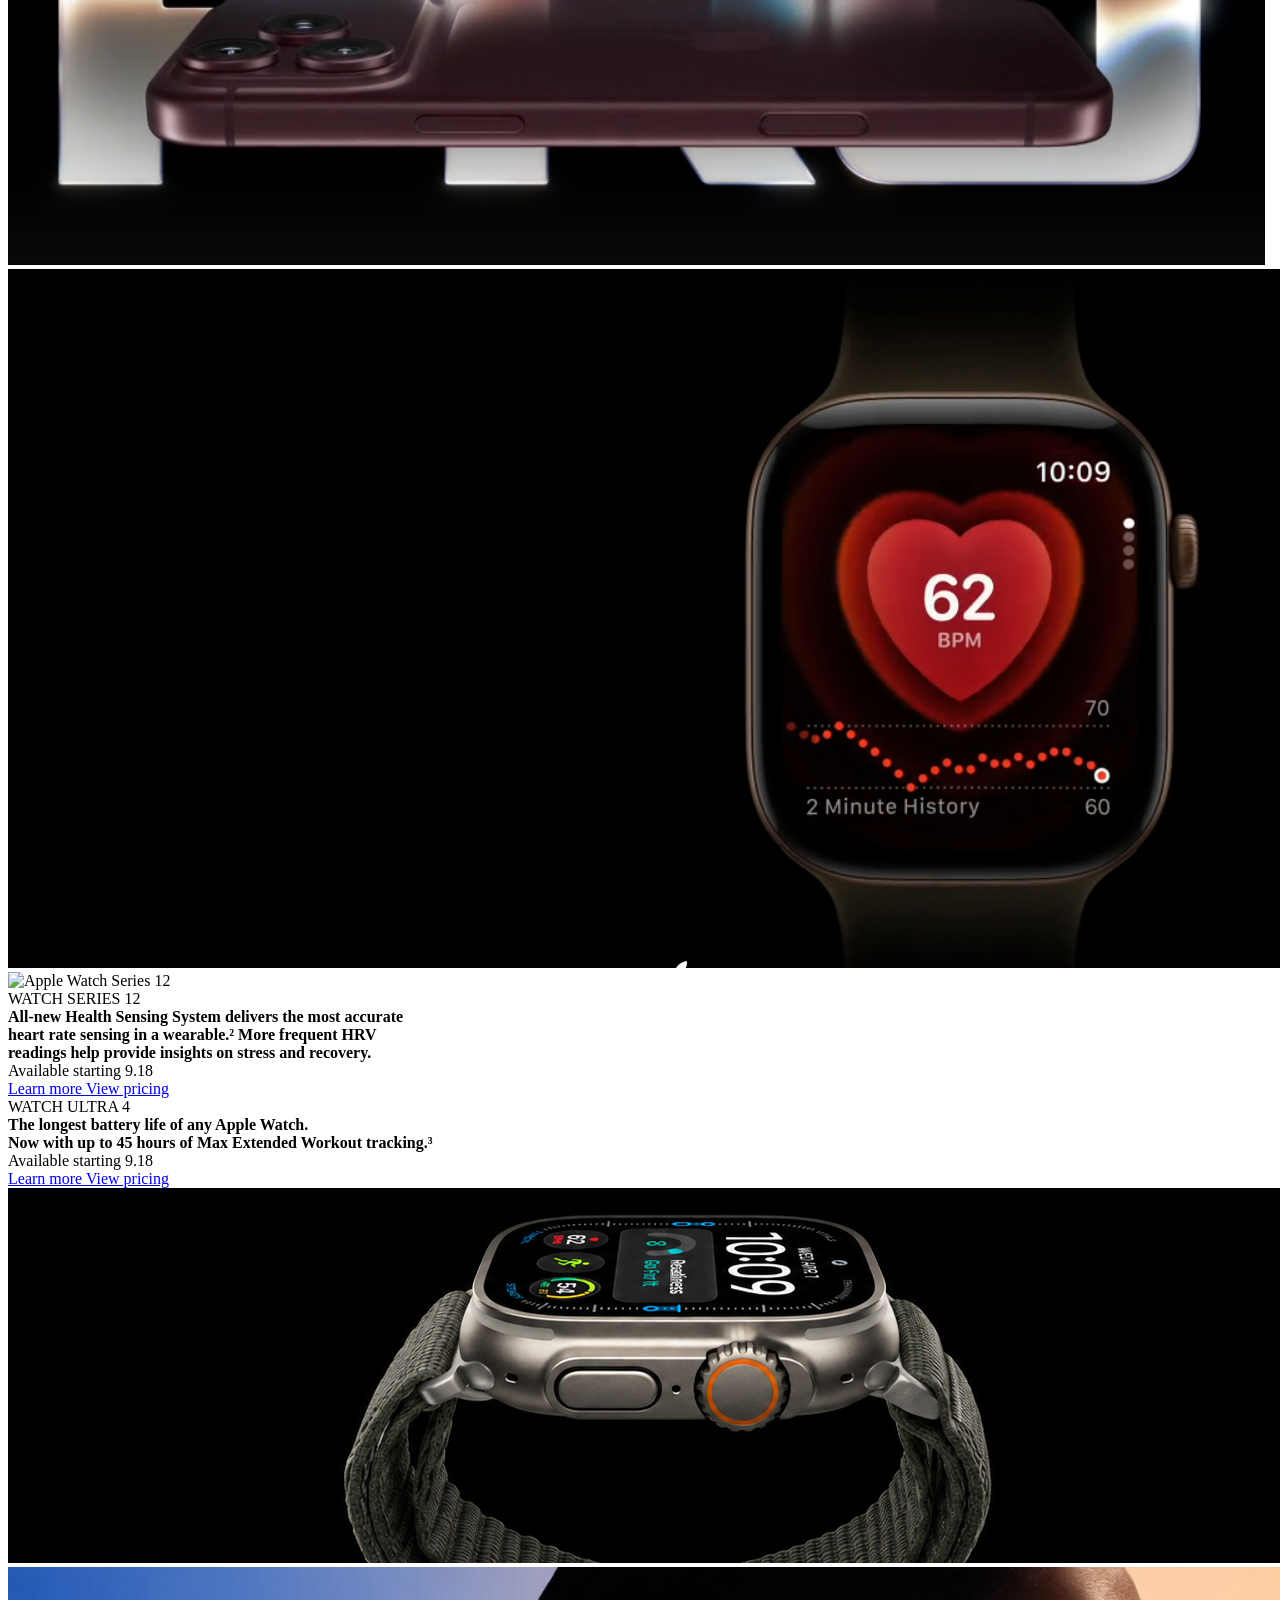
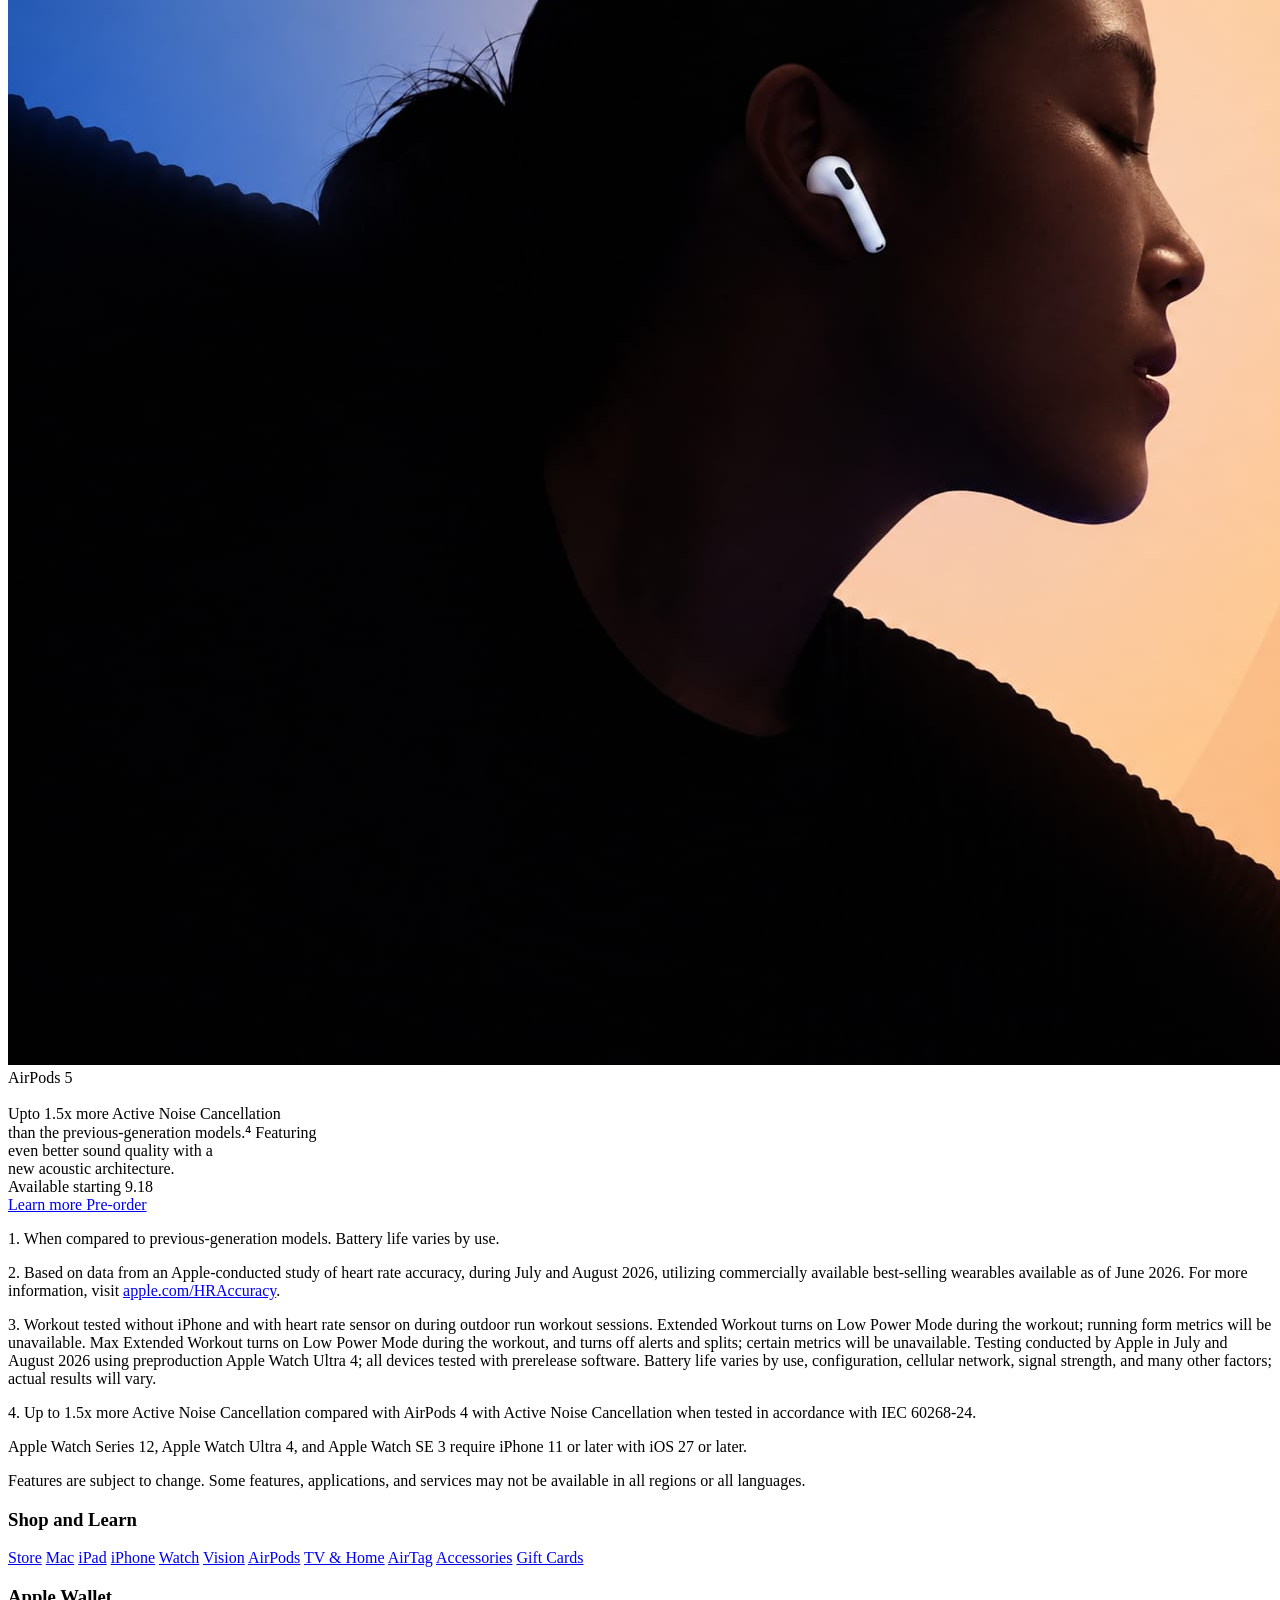
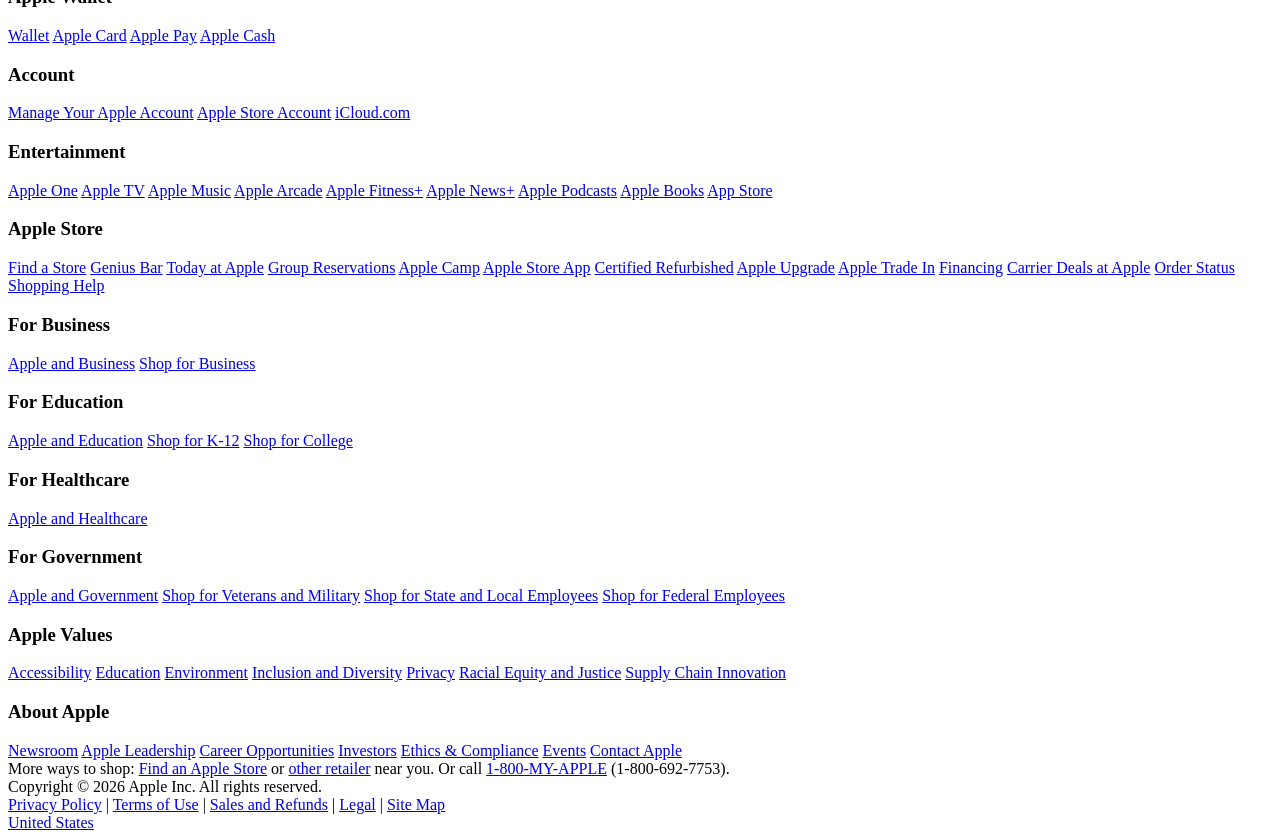
==== commit 9bd97d76: "modified index.html" ====
--- a/html/index.html
+++ b/html/index.html
@@ -3,7 +3,7 @@
 
 <head>
     <title>apple.com</title>
-    <link rel="stylesheet" href="../css/apple.css">
+    <link rel="stylesheet" href="../css/style.css">
     <link rel="stylesheet" href="https://cdnjs.cloudflare.com/ajax/libs/font-awesome/7.3.1/css/all.min.css">
     <link rel="stylesheet"
         href="https://fonts.googleapis.com/css2?family=Material+Symbols+Outlined:opsz,wght,FILL,GRAD@24,400,0,0&icon_names=work">
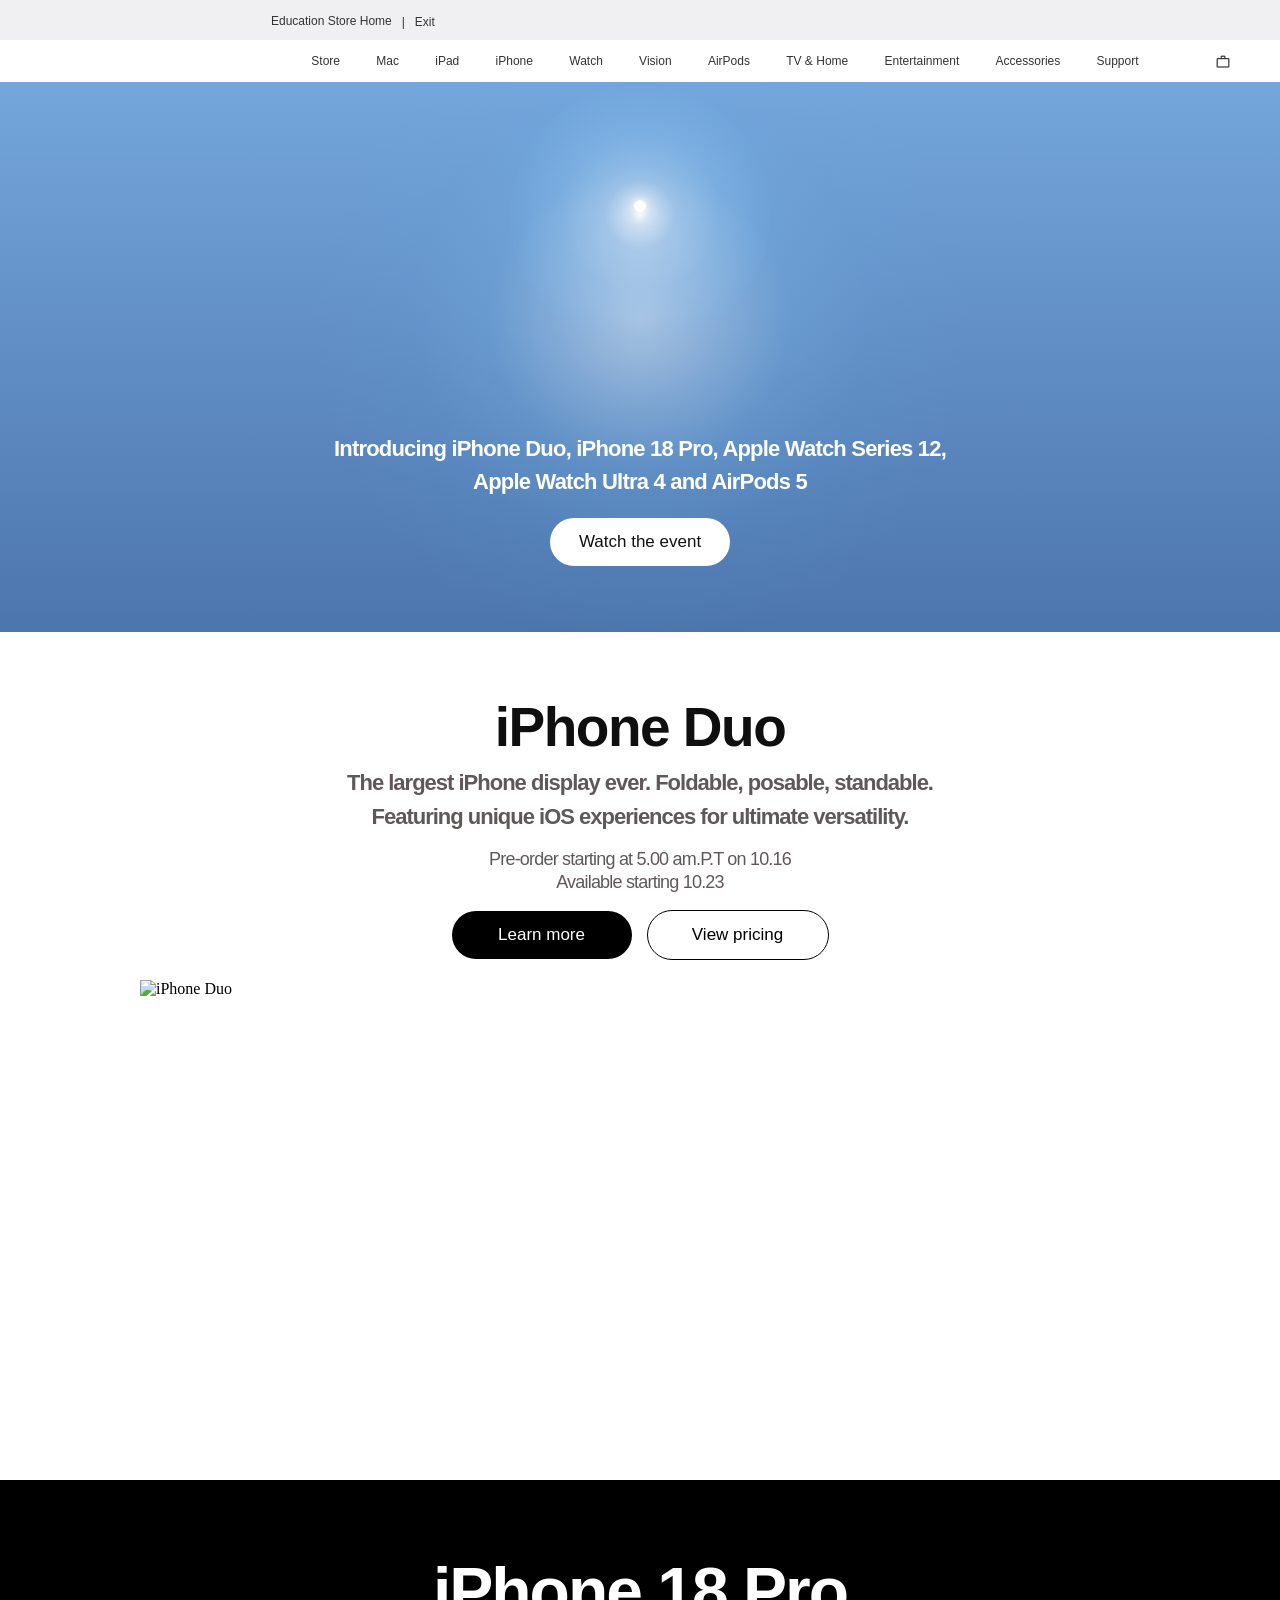
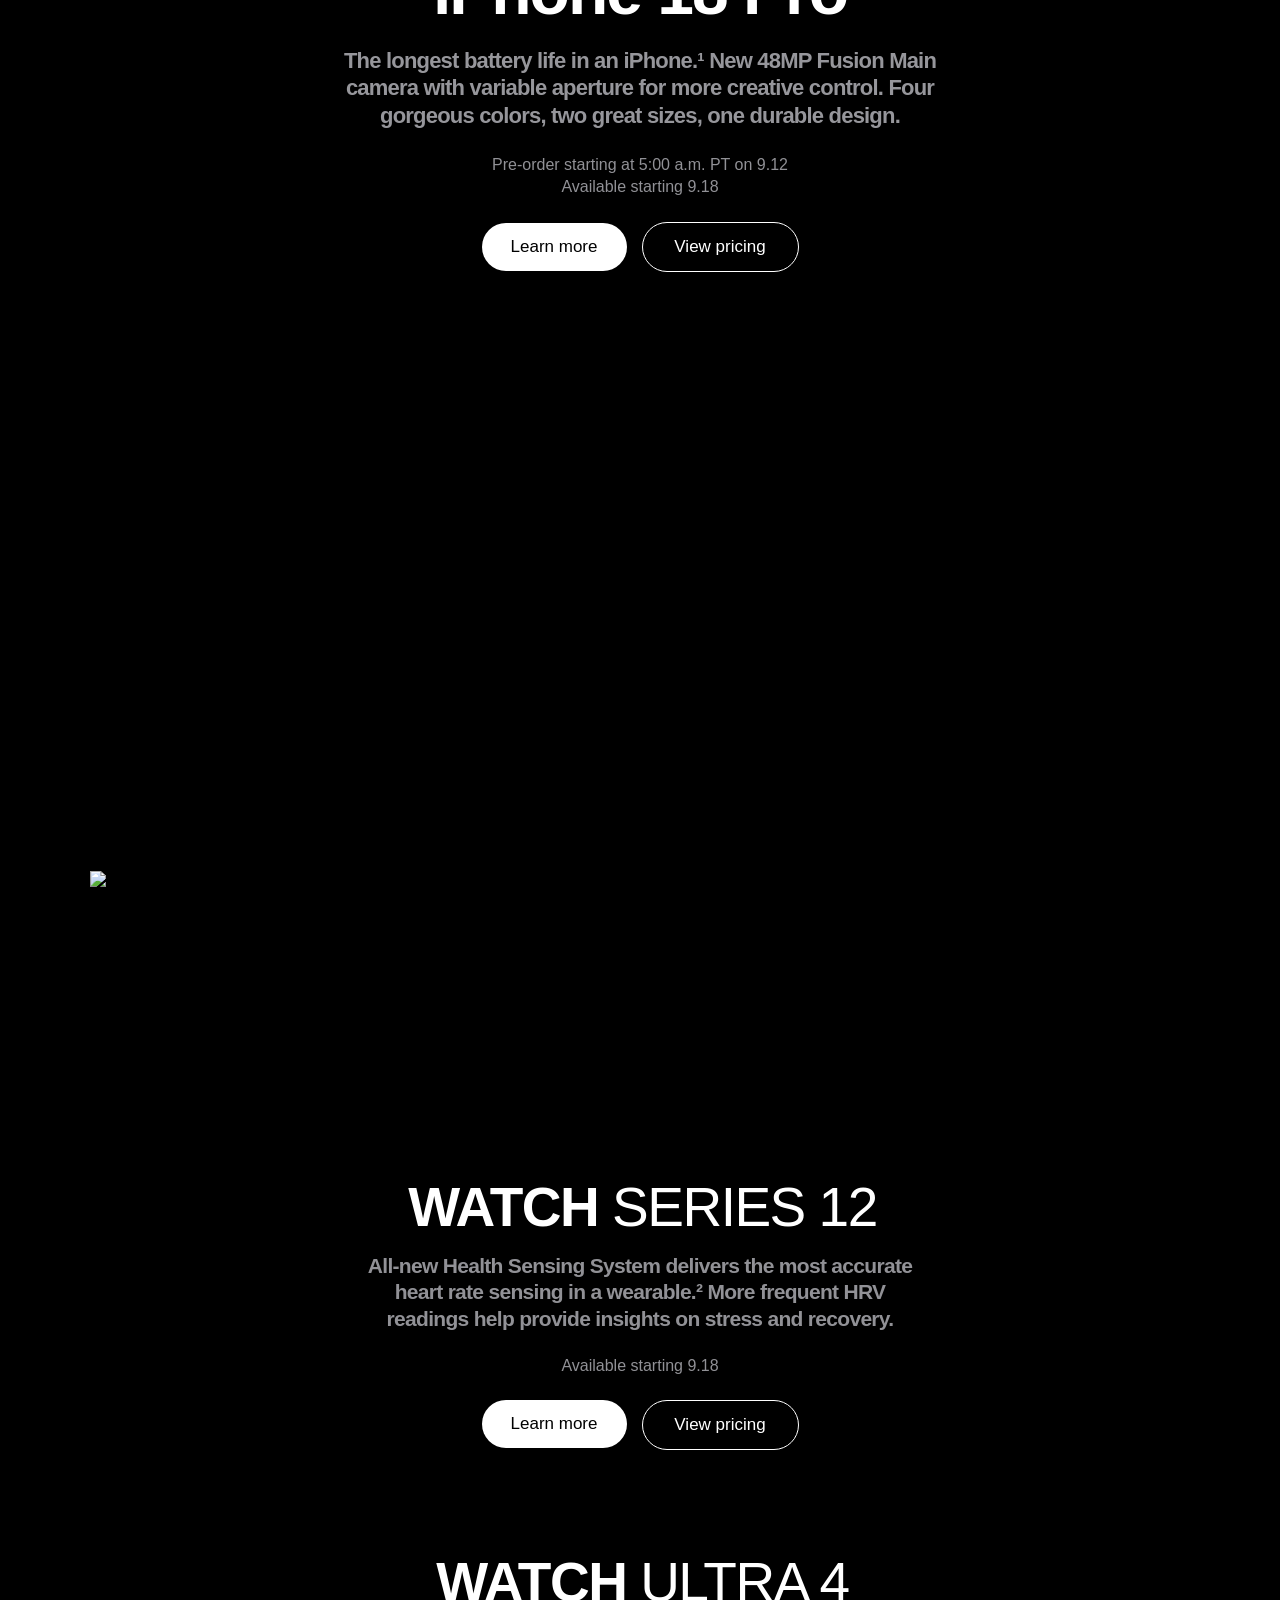
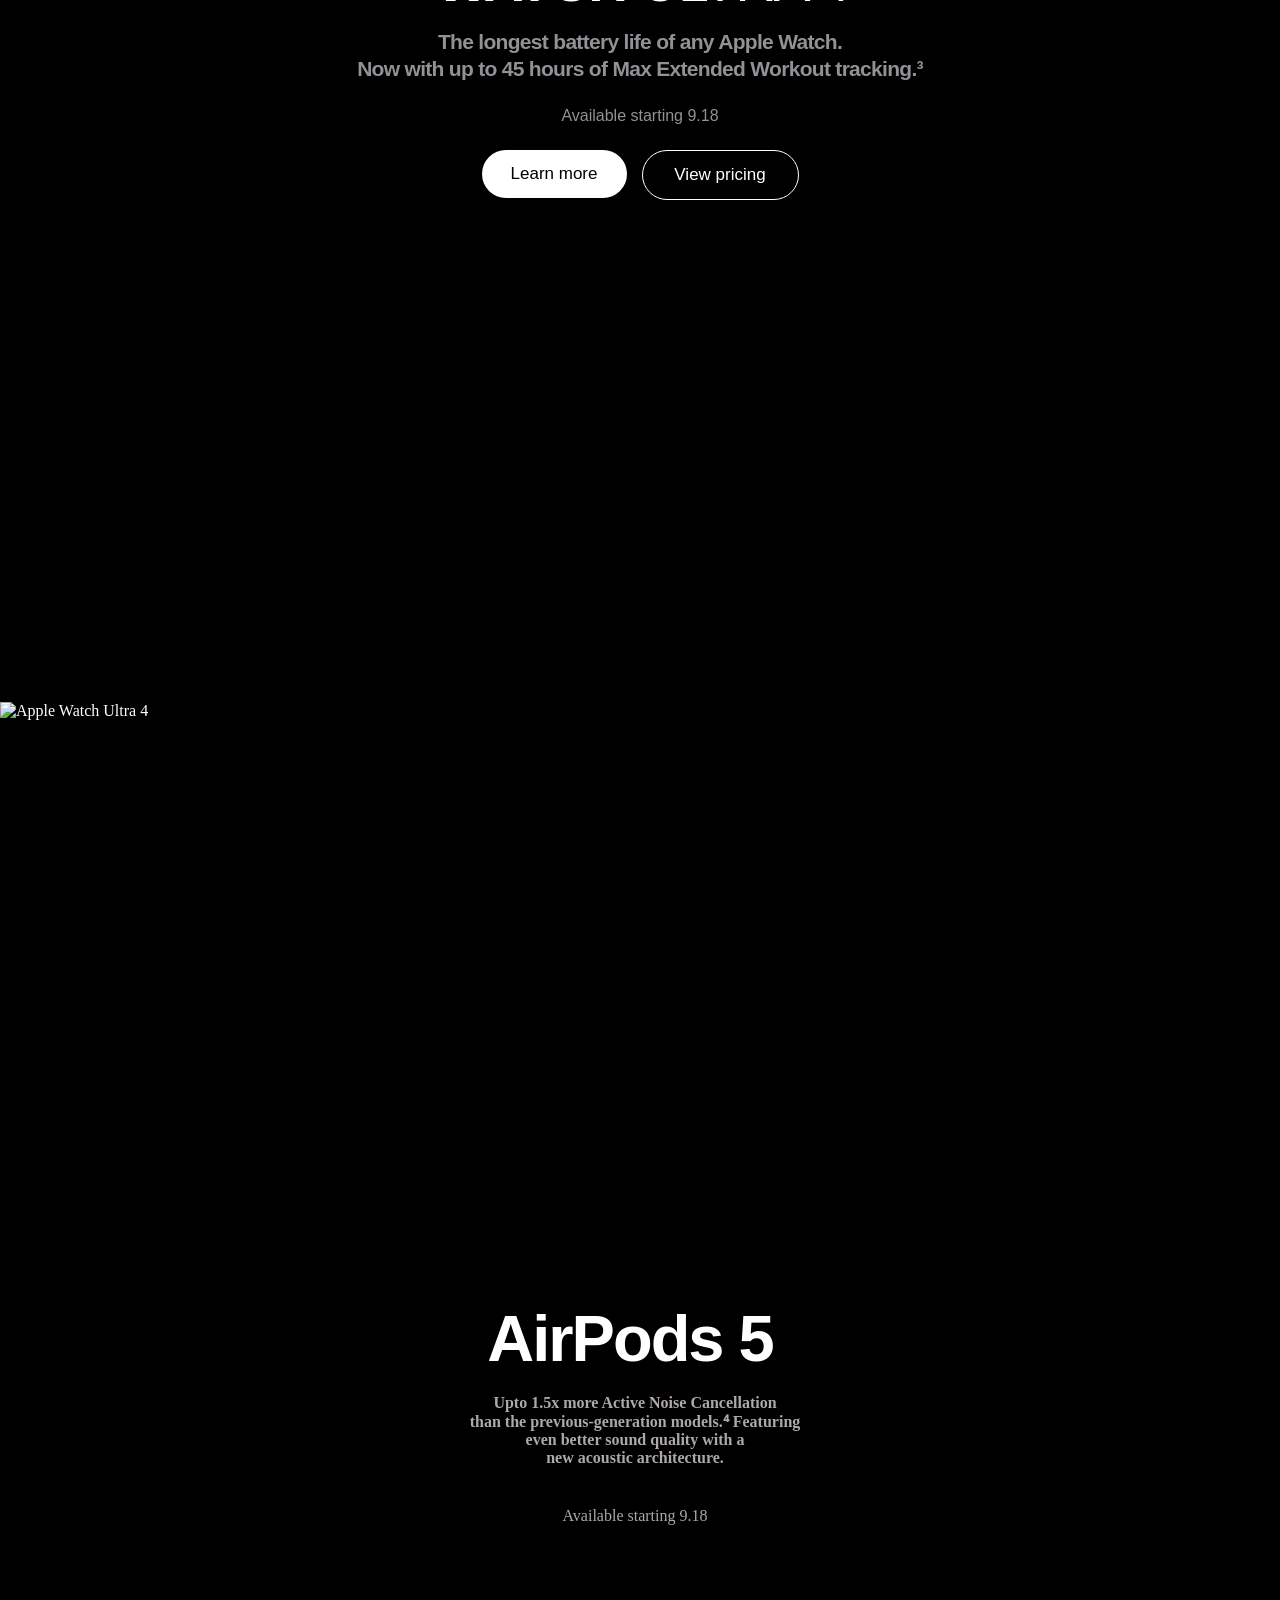
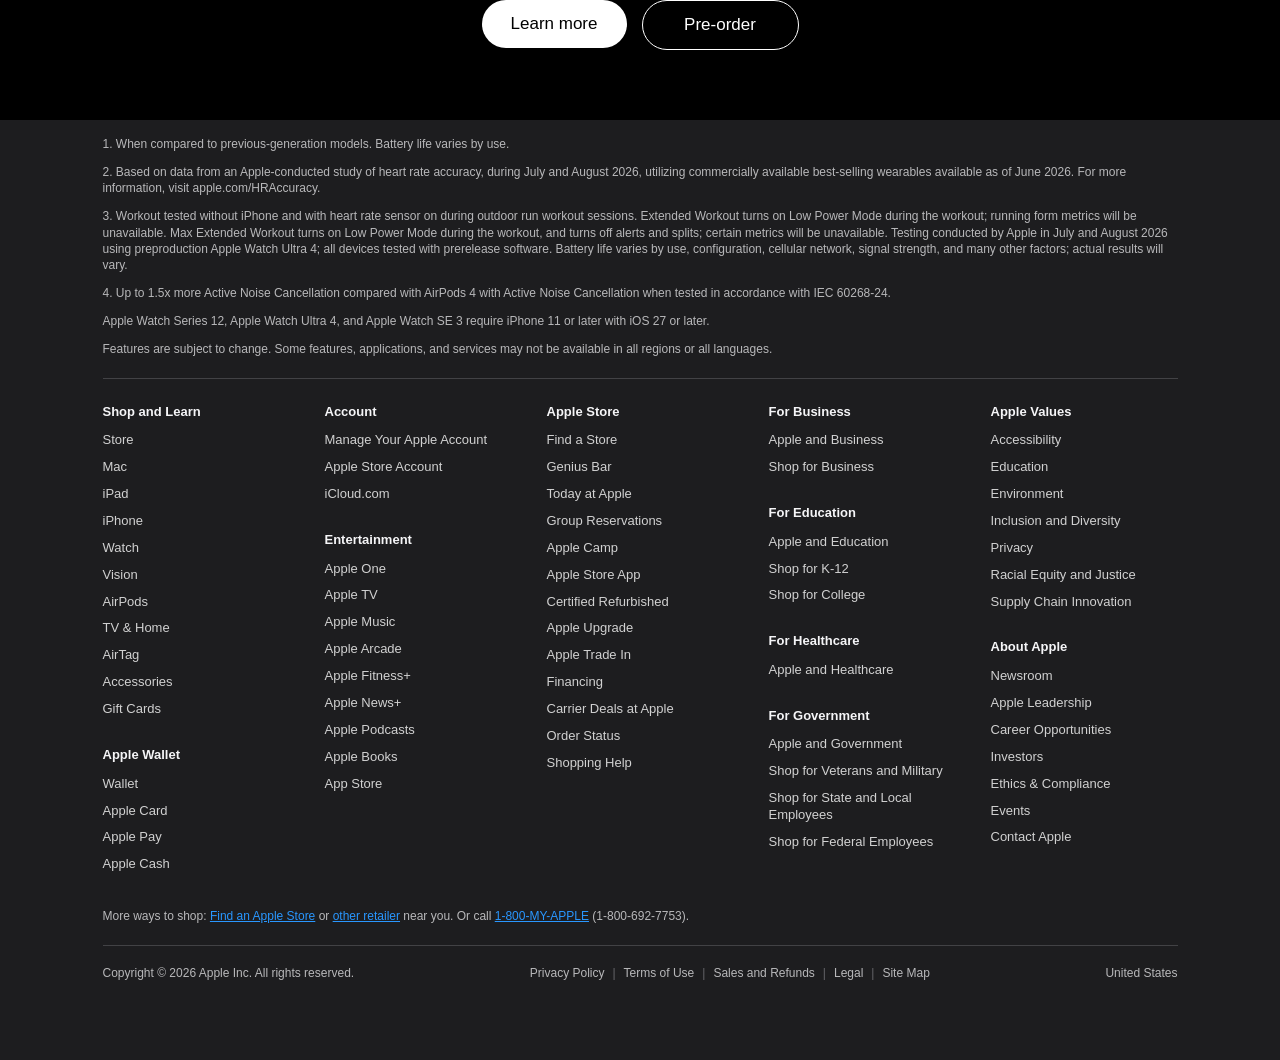
==== commit 0559e5c0: "Update image paths in index.html" ====
--- a/html/index.html
+++ b/html/index.html
@@ -67,7 +67,7 @@
             </div>
         </div>
         <div class="duo-image">
-            <img src="../images.png" alt="iPhone Duo">
+            <img src="images.png" alt="iPhone Duo">
         </div>
 
 
@@ -106,7 +106,7 @@
             </div>
 
             <div class="iphone18-image">
-                <img src="../iphone18.png" alt="iPhone 18 Pro">
+                <img src="iphone18.png" alt="iPhone 18 Pro">
             </div>
 
         </div>
@@ -114,7 +114,7 @@
 
 
         <div class="iphone18-image2">
-            <img src="../iphone18-2.png" alt="iPhone 18 Pro">
+            <img src="iphone18-2.png" alt="iPhone 18 Pro">
         </div>
 
 
@@ -122,7 +122,7 @@
         <div class="watch12">
 
             <div class="watch12-image">
-                <img src="./watch12.png" alt="Apple Watch Series 12">
+                <img src="watch12.png" alt="Apple Watch Series 12">
             </div>
 
             <div class="watch12-content">
@@ -189,7 +189,7 @@
             </div>
 
             <div class="watch-ultra-image">
-                <img src="../watch-ultra.png" alt="Apple Watch Ultra 4">
+                <img src="watch-ultra.png" alt="Apple Watch Ultra 4">
             </div>
 
         </div>
@@ -198,7 +198,7 @@
         <div class="airpods5">
 
             <div class="airpods5-image">
-                <img src="../airpodes5.jpeg" alt="AirPods 5">
+                <img src="airpodes5.jpeg" alt="AirPods 5">
             </div>
 
             <div class="airpods5-content">
@@ -434,4 +434,4 @@
 
             </div>
 
-        </div>+        </div>
--- a/css/style.css
+++ b/css/style.css
@@ -0,0 +1,800 @@
+* {
+    margin: 0;
+}
+.nav {
+    height: 40px;
+    display: flex;
+    background-color: rgb(240, 240, 242);
+    position: fixed;
+    top: 0;
+    left: 0;
+    width: 100%;
+    z-index: 1000;
+}
+.name {
+    font-family: -apple-system, BlinkMacSystemFont, "SF Pro Text", "Helvetica Neue", Arial, sans-serif;
+    font-size: 12px;
+    font-weight: 350;
+    color: #333;
+    margin-left: 271px;
+    margin-top: 2px;
+    display: flex;
+    align-items: center;
+}
+.name1 {
+    font-family: Arial, sans-serif;
+    font-size: 12px;
+    font-weight: 350;
+    color: #333;
+    margin-left: 10px;
+    margin-top: 1px;
+    display: flex;
+    align-items: center;
+    gap: 10px;
+}
+.name a {
+    color: #333;
+    text-decoration: none;
+}
+.name a:hover {
+    text-decoration: underline;
+}
+.apple {
+    height: 42px;
+    background-color: rgb(255, 255, 255);
+    align-items: center;
+    justify-content: flex-start;
+    display: flex;
+    padding-left: 265px;
+    margin-right: 0;
+    margin-top: 0;
+    font-size: 17px;
+    position: fixed;
+    top: 40px;
+    left: 0;
+    width: 100%;
+    z-index: 1000;
+}
+.services {
+    display: flex;
+    justify-content: center;
+    align-items: center;
+}
+.services ul {
+    font-family: -apple-system, BlinkMacSystemFont, "SF Pro Text", "Helvetica Neue", Arial, sans-serif;
+    display: flex;
+    justify-content: space-evenly;
+    align-items: center;
+    list-style-type: none;
+    width: 900px;
+    padding-left: 10px;
+    font-size: 12px;
+    color: #333;
+}
+.search {
+    height: 38px;
+    background-color: rgb(255, 255, 255);
+    align-items: center;
+    justify-content: center;
+    display: flex;
+    padding-left: 10px;
+    margin-top: 2px;
+    margin-right: 0;
+    font-size: 17px;
+}
+.search .search-icon {
+    color: #333;
+    display: flex;
+    align-items: center;
+    justify-content: center;
+    font-size: 14px;
+}
+.work {
+    height: 38px;
+    background-color: rgb(255, 255, 255);
+    align-items: center;
+    justify-content: center;
+    display: flex;
+    padding-left: 10px;
+    margin-top: 2px;
+    margin-left: 20px;
+    margin-right: 0;
+    font-size: 17px;
+}
+.work .work-bag {
+    color: #333;
+    display: flex;
+    align-items: center;
+    justify-content: center;
+    font-size: 16px;
+}
+.banner {
+    height: 550px;
+    background: radial-gradient(circle at 50% 43%, rgba(255, 255, 255, 0.45) 0px, rgba(210, 235, 255, 0.30) 80px, rgba(130, 195, 245, 0.18) 150px, rgba(100, 170, 230, 0.08) 230px, transparent 330px), linear-gradient(to bottom, rgb(116, 166, 219), rgb(76, 117, 173));
+    display: flex;
+    flex-direction: column;
+    align-items: center;
+    margin-top: 82px;
+}
+.apple-image {
+    margin-top: 20px;
+    height: 200px;
+    font-size: 300px;
+    color: transparent;
+    text-align: center;
+    position: relative;
+    z-index: 1;
+    -webkit-text-stroke: 2px rgba(255, 255, 255, 0.85);
+    text-shadow: 0 0 3px rgba(255, 255, 255, 1), 0 0 7px rgba(255, 220, 225, 0.95), 0 0 13px rgba(235, 220, 235, 0.8), 0 0 25px rgba(200, 235, 255, 0.65);
+}
+.apple-image::before {
+    content: "";
+    position: absolute;
+    width: 260px;
+    height: 260px;
+    left: 50%;
+    top: 50%;
+    transform: translate(-50%, -45%);
+    border-radius: 50%;
+    background: radial-gradient(circle, rgba(255, 255, 255, 0.95) 0px, rgba(255, 255, 255, 0.65) 8px, rgba(220, 240, 255, 0.35) 35px, rgba(170, 220, 255, 0.18) 80px, rgba(120, 190, 245, 0.08) 125px, transparent 150px);
+    z-index: -1;
+}
+.apple-image::after {
+    content: "";
+    position: absolute;
+    width: 12px;
+    height: 12px;
+    left: 50%;
+    top: 52%;
+    transform: translate(-50%, -50%);
+    border-radius: 50%;
+    background: white;
+    box-shadow: 0 0 8px white, 0 0 18px white, 0 0 35px rgba(220, 240, 255, 0.9), 0 0 60px rgba(180, 220, 255, 0.7);
+    z-index: 2;
+}
+.banner2 {
+    color: white;
+    font-size: 22px;
+    margin-left: 0;
+    margin-top: 130px;
+    font-family: -apple-system, BlinkMacSystemFont, "SF Pro Display", "Helvetica Neue", Arial, sans-serif;
+    font-weight: 400;
+    letter-spacing: -0.8px;
+    line-height: 1.5;
+    text-align: center;
+}
+.banner3 {
+    display: flex;
+    justify-content: center;
+    align-items: center;
+    margin-top: 20px;
+}
+.banner4 {
+    width: 180px;
+    height: 48px;
+    border-radius: 30px;
+    background-color: white;
+    color: #111;
+    font-family: -apple-system, BlinkMacSystemFont, "SF Pro Text", "Helvetica Neue", Arial, sans-serif;
+    font-size: 17px;
+    font-weight: 400;
+    text-decoration: none;
+    display: flex;
+    justify-content: center;
+    align-items: center;
+}
+.banner4:hover {
+    background-color: #f0f0f0;
+}
+.iphone{
+    background-color:white;
+    padding-bottom: 60px;
+}
+.text {
+    position: relative;
+    top:5px;
+    color: rgb(15, 15, 15);
+    font-size: 55px;
+    margin-left: 0;
+    text-align: center;
+    margin-top: 63px;
+    font-family: -apple-system, BlinkMacSystemFont, "SF Pro Display", "Helvetica Neue", Arial, sans-serif;
+    font-weight: 600;
+    letter-spacing: -1.5px;
+    line-height: 1;
+}
+.text1 {
+    position: relative;
+    top:10px;
+    color: rgb(96, 88, 88);
+    font-size: 22px;
+    margin-left: 0;
+    text-align: center;
+    margin-top: 12px;
+    font-family: -apple-system, BlinkMacSystemFont, "SF Pro Display", "Helvetica Neue", Arial, sans-serif;
+    font-weight: 350;
+    letter-spacing: -1px;
+    line-height: 1;
+}
+.text1 + .text1 p {
+    margin-top: 0;
+}
+.text1-5 p {
+    position: relative;
+    top:10px;
+    color: rgb(96, 88, 88);
+    font-size: 18px;
+    text-align: center;
+    margin-top: 20px;
+    font-family: -apple-system, BlinkMacSystemFont, "SF Pro Display", "Helvetica Neue", Arial, sans-serif;
+    font-weight: 350;
+    letter-spacing: -0.8px;
+    line-height: 1.3;
+}
+.text1-5 + .text1-5 p {
+    margin-top: 0;
+}
+.duo-buttons {
+    display: flex;
+    justify-content: center;
+    align-items: center;
+    gap: 15px;
+    margin-top: 25px;
+}
+.text2 {
+    display: flex;
+    justify-content: center;
+    align-items: center;
+}
+.text2-5 {
+    display: flex;
+    justify-content: center;
+    align-items: center;
+}
+.text3 {
+    width: 180px;
+    height: 48px;
+    border-radius: 30px;
+    background-color: black;
+    color: white;
+    font-family: -apple-system, BlinkMacSystemFont, "SF Pro Text", "Helvetica Neue", Arial, sans-serif;
+    font-size: 17px;
+    font-weight: 400;
+    text-decoration: none;
+    display: flex;
+    justify-content: center;
+    align-items: center;
+}
+.text4 {
+    width: 180px;
+    height: 48px;
+    border: 1px solid black;
+    border-radius: 30px;
+    background-color: transparent;
+    color:black;
+    font-family: -apple-system, BlinkMacSystemFont, "SF Pro Text", "Helvetica Neue", Arial, sans-serif;
+    font-size: 17px;
+    font-weight: 400;
+    text-decoration: none;
+    display: flex;
+    justify-content: center;
+    align-items: center;
+}
+.text4:hover {
+    background-color:black;
+    color: white;
+}
+.duo-image { 
+    width: 100%;
+    height: 500px;
+    display: flex;
+    justify-content: center;
+    align-items: flex-start;
+    overflow: hidden;
+    margin-top: 20px;
+}
+.duo-image img {
+    width: 1000px;
+    height: auto;
+    display: block;
+}
+.iphone18 {
+    width: 100%;
+    height: 700px;
+    background-color: black;
+    position: relative;
+    overflow: hidden;
+    color: white;
+}
+.iphone18-text {
+    width: 100%;
+    text-align: center;
+    position: relative;
+    z-index: 2;
+    padding-top: 78px;
+}
+.iphone18-title {
+    font-family: -apple-system, BlinkMacSystemFont, "SF Pro Display", "Helvetica Neue", Arial, sans-serif;
+    font-size: 66px;
+    font-weight: 600;
+    letter-spacing: -2px;
+    line-height: 1;
+}
+.iphone18-description {
+    color: rgb(150, 150, 155);
+    font-family: -apple-system, BlinkMacSystemFont, "SF Pro Display", "Helvetica Neue", Arial, sans-serif;
+    font-size: 22px;
+    line-height: 1.25;
+    margin-top: 23px;
+    letter-spacing: -0.8px;
+}
+.iphone18-date {
+    color: rgb(145, 145, 150);
+    font-family: -apple-system, BlinkMacSystemFont, "SF Pro Text", "Helvetica Neue", Arial, sans-serif;
+    font-size: 16px;
+    line-height: 1.35;
+    margin-top: 25px;
+}
+.iphone18-date p {
+    margin: 0;
+}
+.iphone18-buttons {
+    display: flex;
+    justify-content: center;
+    align-items: center;
+    gap: 15px;
+    margin-top: 25px;
+}
+.iphone18-learn {
+    width: 145px;
+    height: 48px;
+    border-radius: 30px;
+    background-color:white;
+    color: black;
+    font-family: -apple-system, BlinkMacSystemFont, "SF Pro Text", Arial, sans-serif;
+    font-size: 17px;
+    text-decoration: none;
+    display: flex;
+    justify-content: center;
+    align-items: center;
+}
+.iphone18-price {
+    width: 155px;
+    height: 48px;
+    border: 1px solid white;
+    border-radius: 30px;
+    background-color: transparent;
+    color:white;
+    font-family: -apple-system, BlinkMacSystemFont, "SF Pro Text", Arial, sans-serif;
+    font-size: 17px;
+    text-decoration: none;
+    display: flex;
+    justify-content: center;
+    align-items: center;
+}
+.iphone18-price:hover {
+    background-color:white;
+    color: black;
+}
+.iphone18-image {
+    position: absolute;
+    width: 100%;
+    height: 430px;
+    left: 0;
+    bottom: -45px;
+    display: flex;
+    justify-content: center;
+    align-items: flex-end;
+}
+.iphone18-image img {
+    width: 1050px;
+    height: auto;
+    display: block;
+}
+.iphone18-image2 {
+    width: 100%;
+    height: 600px;
+    background-color: black;
+    display: flex;
+    justify-content: center;
+    align-items: center;
+    overflow: hidden;
+}
+.iphone18-image2 img {
+    width: 1100px;
+    height: auto;
+    display: block;
+}
+.watch12 {
+    width: 100%;
+    height: 720px;
+    background-color: black;
+    position: relative;
+    overflow: hidden;
+    color: white;
+}
+.watch12-image {
+    width: 100%;
+    height: 520px;
+    display: flex;
+    justify-content: center;
+    align-items: flex-start;
+    overflow: hidden;
+    pointer-events: none;
+}
+.watch12-image img {
+    width: 800px;
+    height: auto;
+    display: block;
+    margin-top: -20px;
+}
+.watch12-content {
+    width: 100%;
+    text-align: center;
+    position: absolute;
+    bottom: 450px;
+    left: 0;
+    z-index: 5;
+}
+.watch12-title {
+    font-family: -apple-system, BlinkMacSystemFont, "SF Pro Display", "Helvetica Neue", Arial, sans-serif;
+    font-size: 55px;
+    font-weight: 600;
+    letter-spacing: -1.5px;
+}
+.watch12-title i {
+    font-size: 48px;
+    margin-right: 5px;
+}
+.watch12-title span {
+    font-weight: 400;
+}
+.watch12-description {
+    color: rgb(145, 145, 150);
+    font-family: -apple-system, BlinkMacSystemFont, "SF Pro Display", "Helvetica Neue", Arial, sans-serif;
+    font-size: 21px;
+    line-height: 1.25;
+    margin-top: 14px;
+    letter-spacing: -0.7px;
+}
+.watch12-date {
+    color: rgb(145, 145, 150);
+    font-family: -apple-system, BlinkMacSystemFont, "SF Pro Text", "Helvetica Neue", Arial, sans-serif;
+    font-size: 16px;
+    margin-top: 25px;
+}
+.watch12-buttons {
+    display: flex;
+    justify-content: center;
+    gap: 15px;
+    margin-top: 25px;
+    position: relative;
+    z-index: 10;
+}
+.watch12-learn{
+    width: 145px;
+    height: 48px;
+    border-radius: 30px;
+    background-color:white;
+    color: black;
+    font-family: -apple-system, BlinkMacSystemFont, "SF Pro Text", Arial, sans-serif;
+    font-size: 17px;
+    text-decoration: none;
+    display: flex;
+    justify-content: center;
+    align-items: center;
+}
+.watch12-order {
+    width: 155px;
+    height: 48px;
+    border: 1px solid white;
+    border-radius: 30px;
+    background-color: transparent;
+    color:white;
+    font-family: -apple-system, BlinkMacSystemFont, "SF Pro Text", Arial, sans-serif;
+    font-size: 17px;
+    text-decoration: none;
+    display: flex;
+    justify-content: center;
+    align-items: center;
+}
+
+.watch12-order:hover {
+    background-color:white;
+    color: black;
+}
+.watch-ultra {
+    width: 100%;
+    height: 720px;
+    background-color: black;
+    position: relative;
+    overflow: visible;
+    color: white;
+}
+.watch-ultra-content {
+    width: 100%;
+    text-align: center;
+    position: relative;
+    bottom: 350px;
+    left: 0;
+    z-index: 2;
+}
+.watch-ultra-title {
+    font-family: -apple-system, BlinkMacSystemFont, "SF Pro Display", "Helvetica Neue", Arial, sans-serif;
+    font-size: 55px;
+    font-weight: 600;
+    letter-spacing: -1.5px;
+}
+.watch-ultra-title i {
+    font-size: 48px;
+    margin-right: 5px;
+}
+.watch-ultra-title span {
+    font-weight: 400;
+}
+.watch-ultra-description {
+    color: rgb(145, 145, 150);
+    font-family: -apple-system, BlinkMacSystemFont, "SF Pro Display", "Helvetica Neue", Arial, sans-serif;
+    font-size: 21px;
+    line-height: 1.3;
+    margin-top: 14px;
+    letter-spacing: -0.7px;
+}
+.watch-ultra-date {
+    color: rgb(145, 145, 150);
+    font-family: -apple-system, BlinkMacSystemFont, "SF Pro Text", "Helvetica Neue", Arial, sans-serif;
+    font-size: 16px;
+    margin-top: 25px;
+}
+.watch-ultra-buttons {
+    display: flex;
+    justify-content: center;
+    gap: 15px;
+    margin-top: 25px;
+}
+.watch-ultra-learn {
+    width: 145px;
+    height: 48px;
+    border-radius: 30px;
+    background-color:white;
+    color: black;
+    font-family: -apple-system, BlinkMacSystemFont, "SF Pro Text", Arial, sans-serif;
+    font-size: 17px;
+    text-decoration: none;
+    display: flex;
+    justify-content: center;
+    align-items: center;
+}
+.watch-ultra-order {
+    width: 155px;
+    height: 48px;
+    border: 1px solid white;
+    border-radius: 30px;
+    background-color: transparent;
+    color:white;
+    font-family: -apple-system, BlinkMacSystemFont, "SF Pro Text", Arial, sans-serif;
+    font-size: 17px;
+    text-decoration: none;
+    display: flex;
+    justify-content: center;
+    align-items: center;
+}
+.watch-ultra-order:hover {
+    background-color:white;
+    color: black;
+}
+.watch-ultra-image {
+    position: absolute;
+    width: 100%;
+    height: 1000px;
+    bottom: 300px;
+    left: 0;
+    display: flex;
+    justify-content: center;
+    align-items: flex-end;
+}
+.watch-ultra-image img {
+    width: 5000px;
+    height: auto;
+    display: block;
+}
+.airpods5 {
+    width: 100%;
+    height: 700px;
+    background-color: black;
+    position: relative;
+    overflow: hidden;
+}
+.airpods5-image {
+    width: 100%;
+    height: 100%;
+    display: flex;
+    justify-content: center;
+    align-items: flex-start;
+    overflow:visible;
+}
+.airpods5-image img {
+    width: 1520px;
+    height: 800px;
+    position:relative;
+    bottom:100px;
+    object-fit: cover;
+    object-position: center top;
+    display: block;
+}
+.airpods5-content {
+    position: absolute;
+    width: 100%;
+    left: 0;
+    bottom: 70px;
+    text-align: center;
+}
+.airpods5-title {
+    color: white;
+    position:relative;
+    bottom:90px;
+    right:10px;
+    font-family: -apple-system, BlinkMacSystemFont, "SF Pro Display", "Helvetica Neue", Arial, sans-serif;
+    font-size: 65px;
+    font-weight: 550;
+    letter-spacing: -2px;
+}
+.airpods5-description{
+    color:rgb(174, 168, 168);
+    font-weight: 900;
+    position:relative;
+    bottom:90px;
+    right:5px;
+}
+.airpods5-date{
+    color:rgb(174, 168, 168);
+    position:relative;
+    bottom:50px;
+    right:5px;
+}
+.airpods5-buttons{
+    display: flex;
+    justify-content: center;
+    gap: 15px;
+    margin-top: 25px;
+}
+.airpods5-learn{
+    width: 145px;
+    height: 48px;
+    border-radius: 30px;
+    background-color:white;
+    color: black;
+    font-family: -apple-system, BlinkMacSystemFont, "SF Pro Text", Arial, sans-serif;
+    font-size: 17px;
+    text-decoration: none;
+    display: flex;
+    justify-content: center;
+    align-items: center;
+}
+.airpods5-order{
+    width: 155px;
+    height: 48px;
+    border: 1px solid white;
+    border-radius: 30px;
+    background-color: transparent;
+    color:white;
+    font-family: -apple-system, BlinkMacSystemFont, "SF Pro Text", Arial, sans-serif;
+    font-size: 17px;
+    text-decoration: none;
+    display: flex;
+    justify-content: center;
+    align-items: center;
+}
+.airpodes5-order:hover {
+    background-color:white;
+    color: black;
+    
+}
+.apple-bottom {
+    background-color: #1d1d1f;
+    width: 100%;
+    color: #b8b8ba;
+    font-family: -apple-system, BlinkMacSystemFont, "SF Pro Text",
+        "Helvetica Neue", Arial, sans-serif;
+    font-size: 12px;
+    padding-top: 16px;
+    padding-bottom: 20px;
+}
+.apple-notes {
+    width: 1075px;
+    margin: 0 auto;
+}
+.apple-notes p {
+    margin: 0 0 12px 0;
+    line-height: 1.35;
+    color: #b8b8ba;
+    word-spacing: normal;
+}
+.apple-notes a {
+    color: #b8b8ba;
+    text-decoration: none;
+}
+.apple-notes a:hover {
+    text-decoration: underline;
+}
+.border {
+    width: 100%;
+    height: 1px;
+    background-color: #424245;
+    margin-top: 20px;
+    margin-bottom: 25px;
+}
+.footer-columns {
+    display: grid;
+    grid-template-columns: repeat(5, 1fr);
+    column-gap: 35px;
+    align-items: start;
+}
+.footer-column {
+    display: flex;
+    flex-direction: column;
+}
+.footer-column h3 {
+    color: #f5f5f7;
+    font-size: 13px;
+    font-weight: 600;
+    margin: 0 0 13px 0;
+    line-height: 1.2;
+}
+.footer-column a {
+    color: #d1d1d1;
+    text-decoration: none;
+    font-size: 13px;
+    line-height: 1.3;
+    margin-bottom: 10px;
+}
+.footer-column a:hover {
+    text-decoration: underline;
+}
+.footer-column .footer-subtitle {
+    margin-top: 19px;
+    margin-bottom: 13px;
+}
+.shop-more {
+    border-bottom: 1px solid #424245;
+    padding-bottom: 20px;
+    margin-top: 25px;
+    color: #b8b8ba;
+    line-height: 1.4;
+    font-size: 12px;
+}
+.shop-more a {
+    color: #2997ff;
+    text-decoration: underline;
+}
+.footer-bottom {
+    display: flex;
+    align-items: center;
+    justify-content: space-between;
+    padding-top: 20px;
+    font-size: 12px;
+}
+.copyright {
+    color: #b8b8ba;
+}
+.footer-links {
+    display: flex;
+    align-items: center;
+    gap: 8px;
+}
+.footer-links a {
+    color: #b8b8ba;
+    text-decoration: none;
+}
+.footer-links a:hover {
+    text-decoration: underline;
+}
+.footer-links span {
+    color: #66666a;
+}
+.country {
+    color: #b8b8ba;
+}
+.apple-bottom {
+    box-shadow: 0 100px #1d1d1f;
+}
